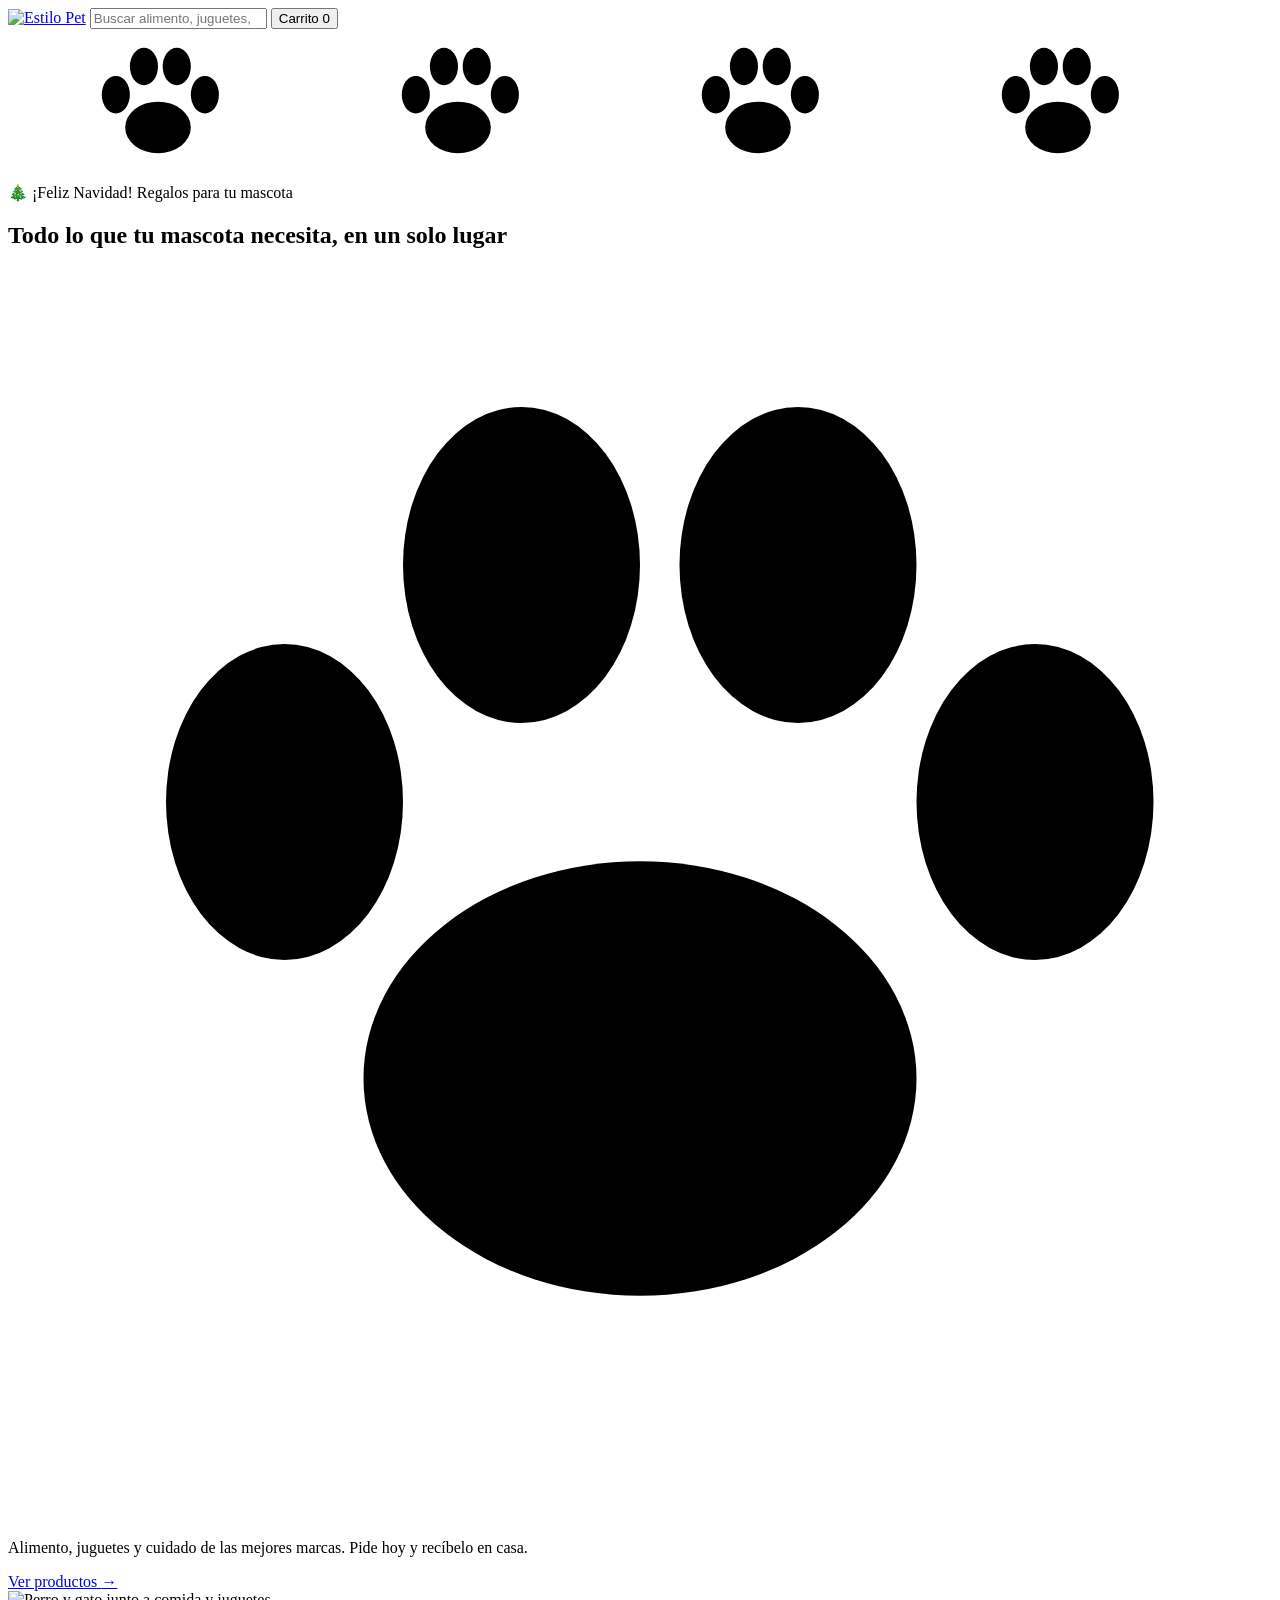
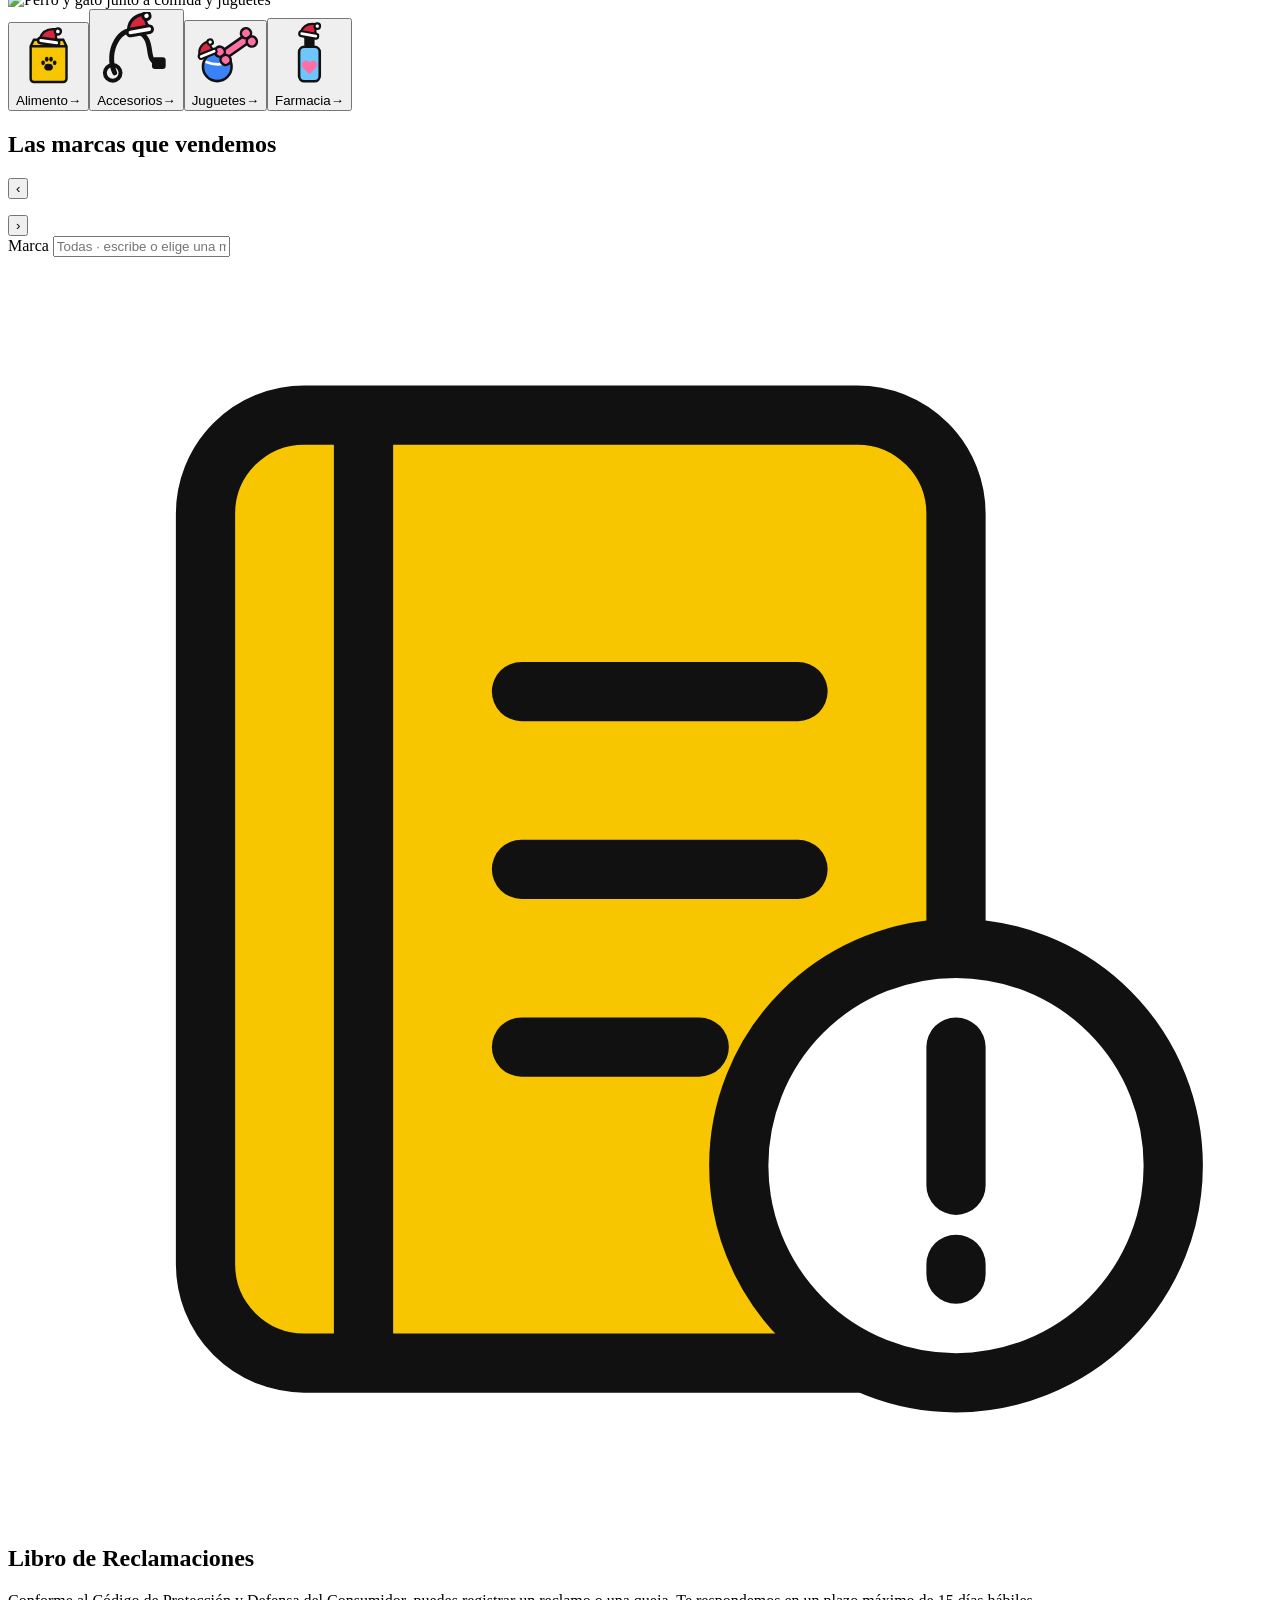
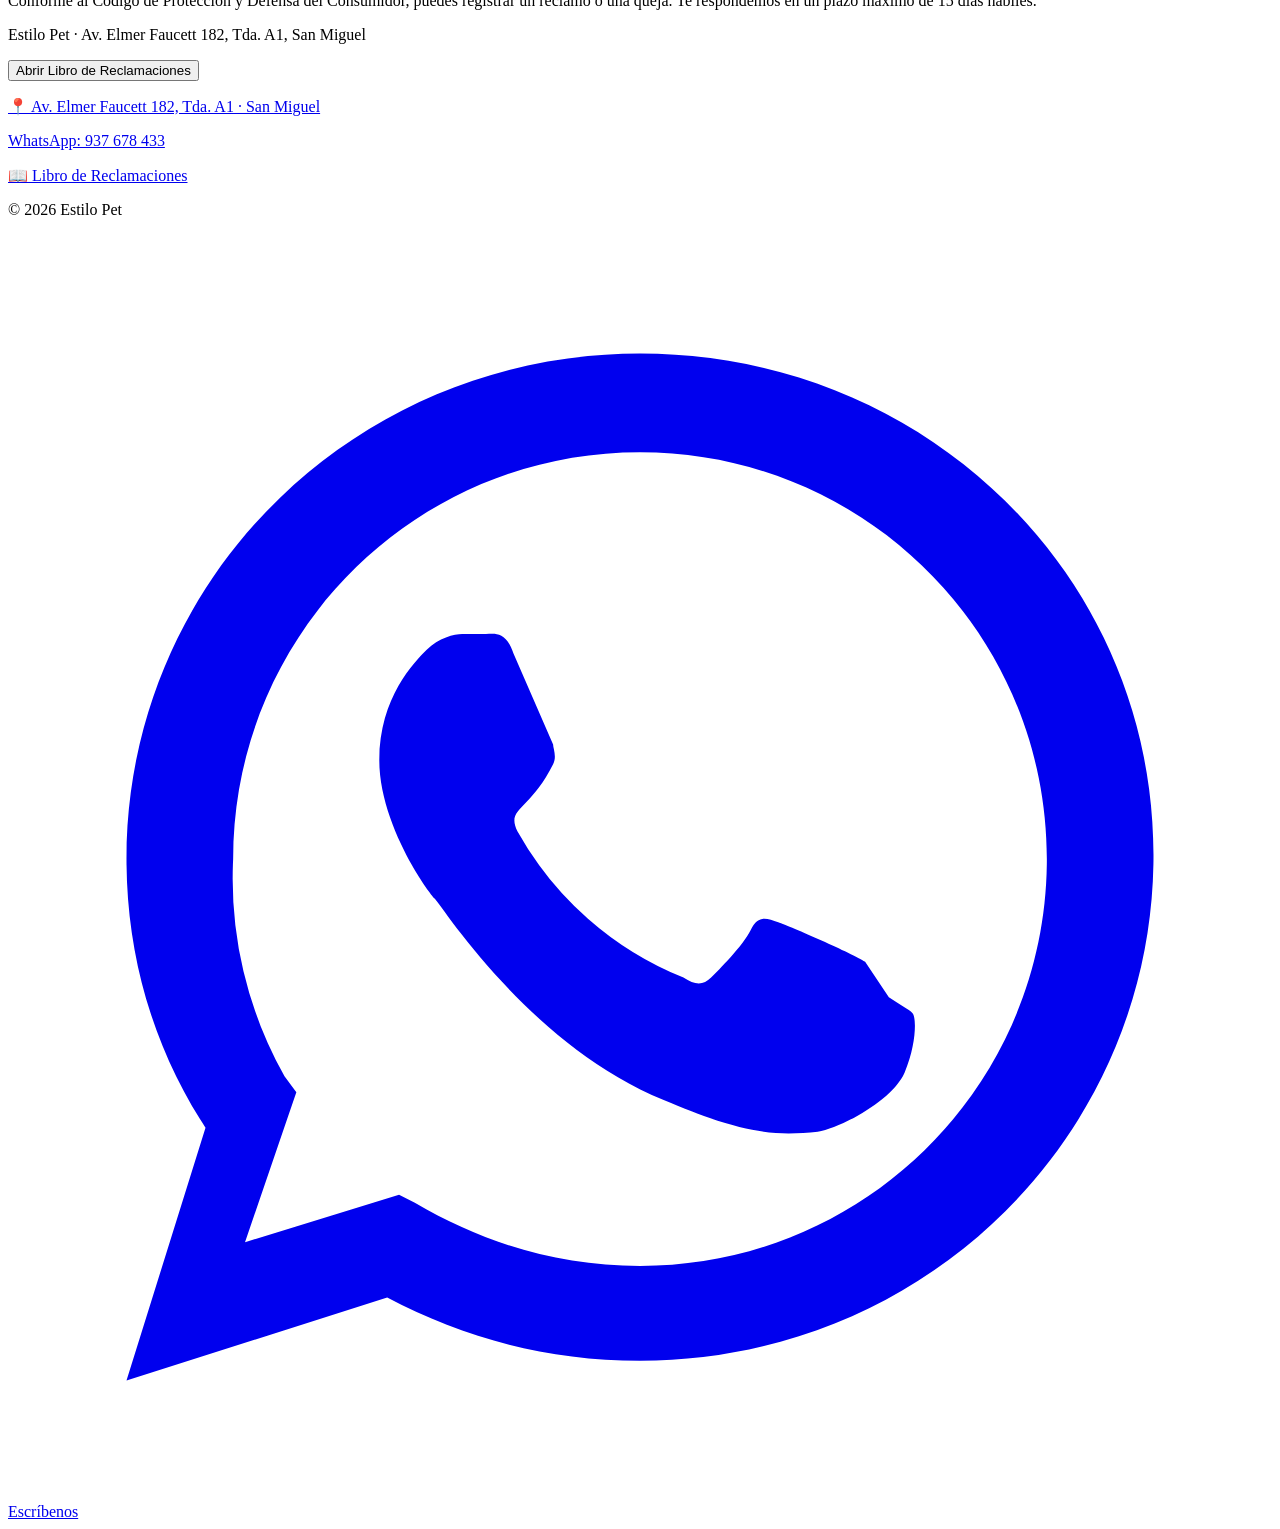
==== index.html @ 23b35a6d "Renombrar index.html" ====
<!DOCTYPE html>
<html lang="es">
<head>
  <meta charset="UTF-8">
  <meta name="viewport" content="width=device-width, initial-scale=1">
  <title>Estilo Pet | Tienda para mascotas</title>
  <link rel="preconnect" href="https://fonts.googleapis.com">
  <link href="https://fonts.googleapis.com/css2?family=Baloo+2:wght@600;800&family=Nunito:wght@400;600;700&display=swap" rel="stylesheet">
  <link rel="stylesheet" href="css/styles.css">
</head>
<body class="navidad">
  <header class="top">
    <a class="logo" href="#"><img src="img/logo.png" alt="Estilo Pet"></a>
    <input id="buscar" type="search" placeholder="Buscar alimento, juguetes, camas…" aria-label="Buscar productos">
    <button id="abrirCarrito" class="btn-carrito">Carrito <span id="contador">0</span></button>
  </header>

  <section class="hero">
    <svg width="0" height="0" style="position:absolute" aria-hidden="true"><symbol id="pata" viewBox="0 0 64 64"><ellipse cx="32" cy="42" rx="14" ry="11"/><ellipse cx="14" cy="28" rx="6" ry="8"/><ellipse cx="26" cy="16" rx="6" ry="8"/><ellipse cx="40" cy="16" rx="6" ry="8"/><ellipse cx="52" cy="28" rx="6" ry="8"/></symbol><symbol id="gorro" viewBox="0 0 40 36"><path d="M5 27Q8 8 28 7Q34 7 33 12Q28 15 34 27Z" fill="#D7263D" stroke="#111" stroke-width="4" stroke-linejoin="round"/><rect x="3" y="24" width="35" height="9" rx="4.5" fill="#fff" stroke="#111" stroke-width="4"/><circle cx="33" cy="10" r="5" fill="#fff" stroke="#111" stroke-width="4"/></symbol></svg>
    <svg class="pata p1" aria-hidden="true"><use href="#pata"/></svg><svg class="pata p2" aria-hidden="true"><use href="#pata"/></svg><svg class="pata p3" aria-hidden="true"><use href="#pata"/></svg><svg class="pata p4" aria-hidden="true"><use href="#pata"/></svg>
    <div class="hero-texto">
      <div class="hero-navidad">🎄 ¡Feliz Navidad! Regalos para tu mascota</div>
      <h1>Todo lo que tu mascota necesita, en un solo lugar <svg class="pata-t" viewBox="0 0 64 64" aria-hidden="true"><use href="#pata"/></svg></h1>
      <p>Alimento, juguetes y cuidado de las mejores marcas. Pide hoy y recíbelo en casa.</p>
      <a class="btn" href="#catalogo">Ver productos <span class="flecha">→</span></a>
    </div>
    <img class="hero-foto" src="img/hero.png" alt="Perro y gato junto a comida y juguetes">
    <div class="tiles"><button class="tile" data-tipo="Alimento"><svg class="ico" viewBox="0 0 80 80" aria-hidden="true"><path d="M22 18h36l4 8v40a4 4 0 0 1-4 4H22a4 4 0 0 1-4-4V26z" fill="#F7C600" stroke="#111" stroke-width="3"/><path d="M18 26h44" stroke="#111" stroke-width="3"/><use href="#pata" x="28" y="36" width="24" height="24" fill="#111"/><use class="gorro" href="#gorro" x="26" y="-1" width="30" height="27" transform="rotate(8 41 12)"/></svg><span class="fila">Alimento<i class="go">→</i></span></button><button class="tile" data-tipo="Accesorios"><svg class="ico" viewBox="0 0 80 80" aria-hidden="true"><path d="M18 62C8 40 24 12 42 20s6 30 20 32" fill="none" stroke="#111" stroke-width="5" stroke-linecap="round"/><circle cx="16" cy="62" r="8" fill="none" stroke="#111" stroke-width="4"/><rect x="56" y="46" width="14" height="12" rx="3" fill="#111"/><use class="gorro" href="#gorro" x="27" y="-2" width="30" height="27" transform="rotate(-10 42 12)"/></svg><span class="fila">Accesorios<i class="go">→</i></span></button><button class="tile" data-tipo="Juguetes"><svg class="ico" viewBox="0 0 80 80" aria-hidden="true"><circle cx="30" cy="52" r="17" fill="#3B82F6" stroke="#111" stroke-width="3"/><path d="M16 46c10 4 20 4 28 0" fill="none" stroke="#fff" stroke-width="3"/><g transform="rotate(-35 52 28)" fill="#FF6FA5" stroke="#111" stroke-width="3"><rect x="32" y="23" width="40" height="10" rx="5"/><circle cx="33" cy="22" r="6"/><circle cx="33" cy="34" r="6"/><circle cx="71" cy="22" r="6"/><circle cx="71" cy="34" r="6"/></g><use class="gorro" href="#gorro" x="3" y="19" width="26" height="23" transform="rotate(-22 16 31)"/></svg><span class="fila">Juguetes<i class="go">→</i></span></button><button class="tile" data-tipo="Farmacia"><svg class="ico" viewBox="0 0 80 80" aria-hidden="true"><rect x="28" y="30" width="24" height="40" rx="6" fill="#6EC6FF" stroke="#111" stroke-width="3"/><rect x="34" y="16" width="12" height="14" rx="3" fill="#111"/><path d="M34 16h14l-3-6H37z" fill="#111"/><path d="M40 62l-8-8a5 5 0 0 1 8-6 5 5 0 0 1 8 6z" fill="#FF6FA5"/><use class="gorro" href="#gorro" x="27" y="-2" width="26" height="23" transform="rotate(10 40 10)"/></svg><span class="fila">Farmacia<i class="go">→</i></span></button></div>
  </section>

  <section class="marcas-sec" aria-label="Marcas que vendemos">
    <div class="marcas-cab">
      <h2>Las marcas que vendemos <small id="marcasCuenta"></small></h2>
    </div>
    <div class="marcas-carrusel">
      <button class="flecha-m" id="marcaPrev" aria-label="Marcas anteriores">‹</button>
      <div class="marcas-pista" id="marcasPista"><ul id="marcasCarrusel"></ul></div>
      <button class="flecha-m" id="marcaNext" aria-label="Marcas siguientes">›</button>
    </div>
  </section>

  <main id="catalogo">
    <p id="filtroTipo" class="filtro-tipo" hidden>Mostrando: <strong id="tipoNombre"></strong><button id="quitarTipo">Quitar filtro</button></p>
    <nav id="secciones" class="chips" aria-label="Secciones"></nav>
    <div class="marca-filtro">
      <label for="marcaBuscar">Marca</label>
      <input id="marcaBuscar" list="marcasLista" placeholder="Todas · escribe o elige una marca" autocomplete="off">
      <datalist id="marcasLista"></datalist>
      <button id="quitarMarca" hidden>Quitar</button>
    </div>
    <div id="grilla" class="grilla"></div>
    <p id="vacio" class="vacio" hidden>No encontramos productos con ese filtro. Prueba otra sección o marca.</p>
  </main>

  <aside id="panel" class="panel" aria-label="Carrito" hidden>
    <div class="panel-cab"><h2>Tu carrito</h2><button id="cerrarCarrito" aria-label="Cerrar">✕</button></div>
    <ul id="items"></ul>
    <div class="panel-pie">
      <p>Total: <strong id="total">S/ 0.00</strong></p>
      <button id="pagar" class="btn">Pagar ahora</button>
    </div>
  </aside>

  <div id="detalle" class="detalle" hidden>
    <div class="detalle-caja" role="dialog" aria-modal="true" aria-labelledby="detTitulo">
      <button id="cerrarDetalle" class="detalle-x" aria-label="Cerrar">✕</button>
      <div id="detalleCuerpo"></div>
    </div>
  </div>

  <div id="visor" class="visor" hidden>
    <button id="cerrarVisor" class="visor-x" aria-label="Cerrar">✕</button>
    <figure>
      <div class="visor-marco"><img id="visorImg" alt=""></div>
      <figcaption id="visorTxt"></figcaption>
      <p class="visor-ayuda">Toca la imagen para acercar y mueve el dedo o el mouse para recorrerla</p>
    </figure>
  </div>

  <section id="reclamaciones" class="reclamos" aria-labelledby="recTitulo">
    <div class="rec-caja">
      <svg class="rec-ico" viewBox="0 0 64 64" aria-hidden="true"><rect x="10" y="8" width="38" height="48" rx="5" fill="#F7C600" stroke="#111" stroke-width="3"/><path d="M18 8v48" stroke="#111" stroke-width="3"/><path d="M26 22h14M26 31h14M26 40h9" stroke="#111" stroke-width="3" stroke-linecap="round"/><circle cx="48" cy="46" r="11" fill="#fff" stroke="#111" stroke-width="3"/><path d="M48 40v7M48 51v.5" stroke="#111" stroke-width="3" stroke-linecap="round"/></svg>
      <div class="rec-txt">
        <h2 id="recTitulo">Libro de Reclamaciones</h2>
        <p>Conforme al Código de Protección y Defensa del Consumidor, puedes registrar un reclamo o una queja. Te respondemos en un plazo máximo de 15 días hábiles.</p>
        <p class="rec-prov">Estilo Pet · Av. Elmer Faucett 182, Tda. A1, San Miguel<span id="recRuc"></span></p>
      </div>
      <button id="abrirReclamo" class="btn" type="button">Abrir Libro de Reclamaciones</button>
    </div>
  </section>

  <div id="reclamo" class="detalle" hidden>
    <div class="detalle-caja" role="dialog" aria-modal="true" aria-labelledby="rcTitulo">
      <button id="cerrarReclamo" class="detalle-x" type="button" aria-label="Cerrar">✕</button>
      <h2 id="rcTitulo">Hoja de Reclamación</h2>
      <p class="rc-sub">Estilo Pet<span id="rcRuc"></span> · Av. Elmer Faucett 182, Tda. A1, San Miguel</p>
      <form id="reclamoForm" class="rec-form" autocomplete="on">
        <fieldset><legend>1. Tus datos</legend>
          <label>Nombres y apellidos *<input id="rcNombre" name="nombre" required autocomplete="name"></label>
          <div class="rec-grid">
            <label>Documento *<select name="tipoDoc"><option>DNI</option><option>CE</option><option>Pasaporte</option></select></label>
            <label>N.º de documento *<input name="doc" required inputmode="numeric" autocomplete="off"></label>
            <label>Teléfono *<input name="tel" type="tel" required autocomplete="tel"></label>
            <label>Correo electrónico *<input name="email" type="email" required autocomplete="email"></label>
          </div>
          <label>Domicilio (opcional)<input name="domicilio" autocomplete="street-address"></label>
        </fieldset>
        <fieldset><legend>2. Bien contratado</legend>
          <div class="rec-radios"><label><input type="radio" name="bien" value="Producto" checked> Producto</label><label><input type="radio" name="bien" value="Servicio"> Servicio</label></div>
          <div class="rec-grid">
            <label>Descripción *<input name="descBien" required placeholder="Ej.: Alimento para perro 15 kg"></label>
            <label>Monto en S/ (opcional)<input name="monto" inputmode="decimal"></label>
          </div>
        </fieldset>
        <fieldset><legend>3. Detalle</legend>
          <div class="rec-radios">
            <label><input type="radio" name="tipo" value="RECLAMO" checked> <span><b>Reclamo</b> · disconformidad con el producto o servicio</span></label>
            <label><input type="radio" name="tipo" value="QUEJA"> <span><b>Queja</b> · malestar por la atención recibida</span></label>
          </div>
          <label>Detalle *<textarea name="detalle" rows="4" required></textarea></label>
          <label>Pedido del consumidor *<textarea name="pedido" rows="3" required placeholder="¿Qué solución esperas?"></textarea></label>
        </fieldset>
        <button class="btn" type="submit">Registrar reclamo</button>
        <p class="rc-nota">* Campos obligatorios. Al registrar se genera tu número y fecha, y se abre WhatsApp para enviarnos la hoja.</p>
      </form>
      <div id="reclamoOk" hidden>
        <h3>✅ Tu hoja fue generada</h3>
        <p>Guarda este código. Responderemos a tu correo o teléfono en un máximo de 15 días hábiles.</p>
        <pre id="constancia"></pre>
        <div class="rc-acciones">
          <a id="rcWa" class="btn" href="#" target="_blank" rel="noopener">Enviar por WhatsApp</a>
          <button id="rcCopiar" class="btn btn-sec" type="button">Copiar hoja</button>
        </div>
      </div>
    </div>
  </div>

  <footer>
    <p class="pie-dir"><a href="https://www.google.com/maps/search/?api=1&query=Av%20Elmer%20Faucett%20182%20San%20Miguel%20Lima%20Peru" target="_blank" rel="noopener">📍 Av. Elmer Faucett 182, Tda. A1 · San Miguel</a></p>
    <p><a class="pie-wa" href="https://wa.me/51937678433?text=Hola%2C%20quisiera%20informaci%C3%B3n%20sobre%20sus%20productos." target="_blank" rel="noopener">WhatsApp: 937 678 433</a></p>
    <p><a href="#reclamaciones">📖 Libro de Reclamaciones</a></p>
    <p class="pie-copy">© 2026 Estilo Pet</p>
  </footer>
  <a class="wa-flotante" href="https://wa.me/51937678433?text=Hola%2C%20quisiera%20informaci%C3%B3n%20sobre%20sus%20productos." target="_blank" rel="noopener" aria-label="Escríbenos por WhatsApp"><svg viewBox="0 0 32 32" aria-hidden="true"><path fill="currentColor" d="M16 3C8.8 3 3 8.7 3 15.8c0 2.5.7 4.8 2 6.8L3 29l6.6-2.1c1.9 1 4 1.6 6.4 1.6 7.2 0 13-5.7 13-12.8S23.200 3 16 3zm0 23.100c-2.100 0-4-.6-5.700-1.600l-.4-.2-3.900 1.200 1.300-3.800-.3-.4A10.200 10.200 0 0 1 5.700 15.800C5.700 10.100 10.300 5.500 16 5.500s10.300 4.600 10.300 10.300S21.700 26.100 16 26.100zm5.700-7.700c-.3-.2-1.900-.9-2.200-1s-.5-.2-.7.200-.8 1-1 1.200-.4.200-.7 0a8.400 8.400 0 0 1-4.200-3.700c-.3-.6.300-.5.900-1.700.1-.2 0-.4 0-.5l-1-2.300c-.2-.6-.5-.5-.7-.5h-.6c-.2 0-.6.100-.9.400s-1.200 1.200-1.200 2.800 1.200 3.300 1.400 3.500 2.400 3.700 5.800 5.100c2.100.9 2.900.9 3.900.8.600-.1 1.900-.8 2.200-1.500s.3-1.400.2-1.500-.3-.2-.6-.4z"/></svg><span>Escríbenos</span></a>
  <script src="js/productos.js"></script>
  <script src="js/app.js"></script>
  <script src="js/extras.js"></script>
</body>
</html>
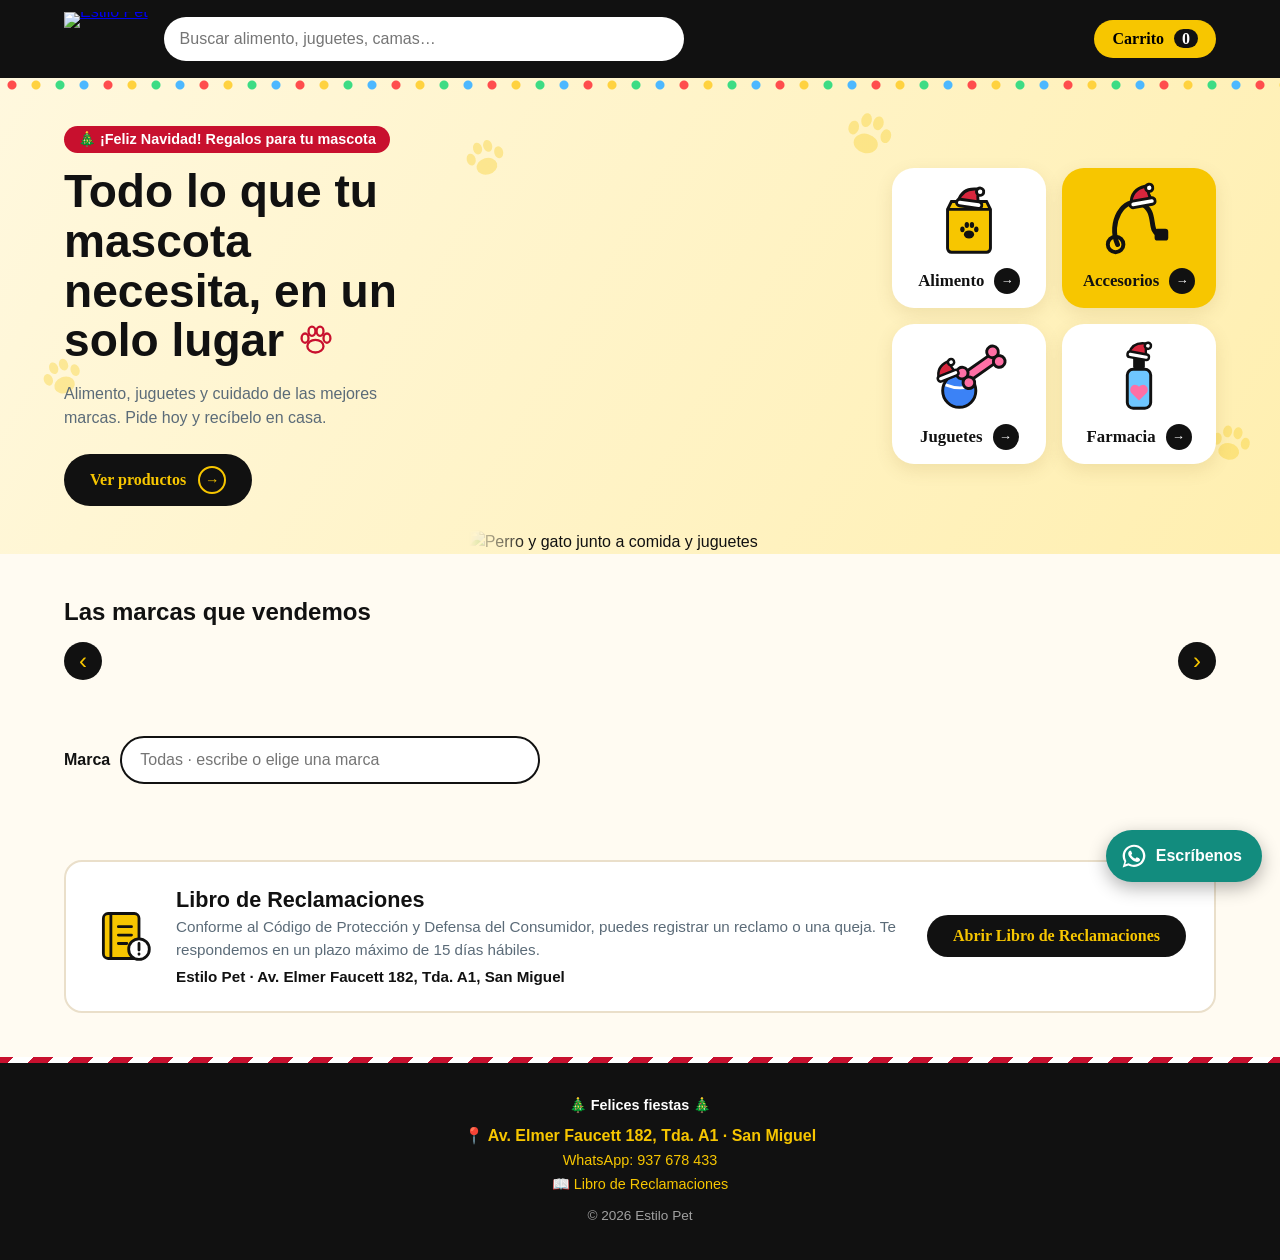
==== commit 74d51ddd: "Pago con Izipay" ====
--- a/index.html
+++ b/index.html
@@ -6,6 +6,9 @@
   <title>Estilo Pet | Tienda para mascotas</title>
   <link rel="preconnect" href="https://fonts.googleapis.com">
   <link href="https://fonts.googleapis.com/css2?family=Baloo+2:wght@600;800&family=Nunito:wght@400;600;700&display=swap" rel="stylesheet">
+  <!-- Tema del formulario de Izipay (si tu guía de Izipay indica otro tema, cambia estas dos líneas) -->
+  <link rel="stylesheet" href="https://static.micuentaweb.pe/static/js/krypton-client/V4.0/ext/neon-reset.css">
+  <script src="https://static.micuentaweb.pe/static/js/krypton-client/V4.0/ext/neon.js"></script>
   <link rel="stylesheet" href="css/styles.css">
 </head>
 <body class="navidad">
@@ -135,6 +138,40 @@
     </div>
   </div>
 
+  <div id="pago" class="detalle" hidden>
+    <div class="detalle-caja" role="dialog" aria-modal="true" aria-labelledby="pgTitulo">
+      <button id="cerrarPago" class="detalle-x" type="button" aria-label="Cerrar">✕</button>
+      <h2 id="pgTitulo">Finalizar compra</h2>
+      <p class="rc-sub">Total a pagar: <strong id="pgTotal"></strong></p>
+      <form id="pagoForm" class="rec-form" autocomplete="on">
+        <fieldset><legend>Tus datos</legend>
+          <label>Nombres y apellidos *<input id="pgNombre" name="nombre" required minlength="3" maxlength="60" autocomplete="name"></label>
+          <div class="rec-grid">
+            <label>Correo electrónico *<input name="email" type="email" required maxlength="80" autocomplete="email"></label>
+            <label>Celular *<input name="tel" type="tel" required maxlength="20" inputmode="tel" autocomplete="tel"></label>
+          </div>
+          <label>Dirección de entrega *<input name="direccion" required maxlength="150" placeholder="Calle, número, distrito (o escribe: Recojo en tienda)"></label>
+        </fieldset>
+        <p id="pgError" class="pg-error" role="alert" hidden></p>
+        <button class="btn" type="submit">Continuar al pago</button>
+        <p class="rc-nota">Pagas con tarjeta en un formulario seguro de Izipay. Usamos tus datos solo para tu pedido.</p>
+      </form>
+      <div id="pagoTarjeta" hidden>
+        <div id="kr-contenedor"><div class="kr-smart-form" kr-card-form-expanded></div></div>
+        <p id="pgError2" class="pg-error" role="alert" hidden></p>
+      </div>
+      <div id="pagoOk" hidden>
+        <h3>✅ ¡Pago recibido!</h3>
+        <p>Tu número de pedido es <strong id="pgPedido"></strong>. Guárdalo por si necesitas ayuda.</p>
+        <p>Envíanos el detalle por WhatsApp para preparar tu pedido:</p>
+        <div class="rc-acciones">
+          <a id="pgWa" class="btn" href="#" target="_blank" rel="noopener">Enviar mi pedido por WhatsApp</a>
+          <button id="pgCerrar2" class="btn btn-sec" type="button">Seguir comprando</button>
+        </div>
+      </div>
+    </div>
+  </div>
+
   <footer>
     <p class="pie-dir"><a href="https://www.google.com/maps/search/?api=1&query=Av%20Elmer%20Faucett%20182%20San%20Miguel%20Lima%20Peru" target="_blank" rel="noopener">📍 Av. Elmer Faucett 182, Tda. A1 · San Miguel</a></p>
     <p><a class="pie-wa" href="https://wa.me/51937678433?text=Hola%2C%20quisiera%20informaci%C3%B3n%20sobre%20sus%20productos." target="_blank" rel="noopener">WhatsApp: 937 678 433</a></p>
--- a/css/styles.css
+++ b/css/styles.css
@@ -0,0 +1,255 @@
+/* Cambia los colores aquí y se actualiza toda la web */
+:root{
+  /* TEMA POR DEFECTO (el de tu captura): negro, amarillo pálido y crema */
+  --tinta:#111111; --maiz:#F7C600; --menta:#FFF1B8; --hueso:#FFFBF2; --gris:#5B6B78; --radio:18px;
+  --hero-bg:linear-gradient(120deg,#FFF8DE,#FFEFB0); --hero-texto:#111111; --hero-titulo:#111111; --hero-p:#5B6B78; --hero-foco:#111111;
+  --icono-bg:#fff; --icono-borde:transparent; --icono2:#F7C600; --icono3:rgba(255,255,255,.2);
+  --btn-bg:#111111; --btn-texto:#F7C600; --hero-btn-bg:#111111; --hero-btn-texto:#F7C600;
+  --chip-activo-bg:#111111; --chip-activo-texto:#fff; --borde-card:#eadfca; --pie-texto:#ddd;
+  --foco:#111111; --marca-agua:.08;
+  --foto-bg:#F3F0E8; /* fondo de la foto de cada producto */
+}
+/* TEMA PREMIUM: para usarlo, escribe <body data-tema="premium"> en index.html */
+body[data-tema="premium"]{
+  --tinta:#121212; --maiz:#E5C158; --menta:#F3F0E8; --hueso:#FAF9F6; --gris:#707070;
+  --hero-bg:#121212; --hero-texto:#FAF9F6; --hero-titulo:#D4AF37; --hero-p:#d6d3ca; --hero-foco:#FAF9F6;
+  --icono-bg:rgba(250,249,246,.08); --icono-borde:#D4AF37; --icono2:#D4AF37; --icono3:rgba(250,249,246,.08);
+  --btn-bg:#121212; --btn-texto:#E5C158; --hero-btn-bg:#D4AF37; --hero-btn-texto:#121212;
+  --chip-activo-bg:#121212; --chip-activo-texto:#E5C158; --borde-card:#ece8da; --pie-texto:#E5C158;
+  --foco:#121212; --marca-agua:.07;
+}
+*{box-sizing:border-box;margin:0}
+/* Marca de agua: cambia opacity para hacerla más o menos visible, o el tamaño en background-size */
+body::before{content:"";position:fixed;inset:0;z-index:-1;pointer-events:none;
+  background:url("../img/logo.png") center/min(85vmin,720px) no-repeat;opacity:var(--marca-agua)}
+body{font-family:'Nunito',sans-serif;background:var(--hueso);color:var(--tinta);line-height:1.5}
+h1,h2,.logo{font-family:'Baloo 2',sans-serif}
+:focus-visible{outline:3px solid var(--foco);outline-offset:2px}
+.top :focus-visible{outline-color:var(--maiz)}
+
+.top{display:flex;gap:16px;align-items:center;padding:12px 5vw;background:var(--tinta);position:sticky;top:0;z-index:5}
+.logo{line-height:0}
+.logo img{height:54px;width:auto;display:block}
+.top input{flex:1;padding:10px 16px;border:0;border-radius:99px;font:inherit;max-width:520px}
+.btn-carrito{margin-left:auto;background:var(--maiz);border:0;border-radius:99px;padding:10px 18px;font:700 1rem 'Nunito';cursor:pointer}
+.btn-carrito span{background:var(--tinta);color:#fff;border-radius:99px;padding:1px 8px;margin-left:6px}
+
+
+.btn{display:inline-block;background:var(--btn-bg);color:var(--btn-texto);border:0;border-radius:99px;padding:12px 26px;font:700 1rem 'Nunito';text-decoration:none;cursor:pointer}
+.btn:hover{filter:brightness(.93)}
+
+main{padding:40px 5vw}
+.chips{display:flex;gap:10px;flex-wrap:wrap;margin-bottom:16px}
+.chips button{border:2px solid var(--tinta);background:transparent;color:var(--tinta);border-radius:99px;padding:8px 18px;font:700 1rem 'Nunito';cursor:pointer}
+.chips button.activo{background:var(--chip-activo-bg);color:var(--chip-activo-texto);border-color:var(--chip-activo-bg)}
+.chips-sm button{padding:4px 14px;font-size:.9rem;border-color:var(--gris)}
+.chips-sm{margin:0}
+.marcas-bar{display:flex;gap:12px;align-items:center;flex-wrap:wrap;margin-bottom:28px}
+
+.grilla{display:grid;grid-template-columns:repeat(auto-fill,minmax(230px,1fr));gap:22px}
+.card{background:#fff;border-radius:var(--radio);overflow:hidden;display:flex;flex-direction:column;border:2px solid var(--borde-card)}
+.card:hover{border-color:var(--maiz)}
+.card .foto{position:relative;height:190px;overflow:hidden;display:grid;place-items:center;font-size:4.5rem;background:var(--foto-bg)}
+.card .foto img{position:absolute;inset:10px;width:calc(100% - 20px);height:calc(100% - 20px);object-fit:contain;mix-blend-mode:multiply}
+.card .info{padding:14px 16px 18px;display:flex;flex-direction:column;gap:4px;flex:1}
+.card .marca{font-size:.85rem;color:var(--gris);font-weight:700}
+.card h3{font-size:1.05rem}
+.card .precio{font:800 1.4rem 'Baloo 2';margin-top:auto;color:var(--tinta)}
+.card .btn{width:100%;text-align:center;margin-top:8px}
+.vacio{text-align:center;padding:40px;color:var(--gris)}
+
+.panel{position:fixed;right:0;top:0;height:100%;width:min(400px,100%);background:#fff;z-index:10;padding:20px;display:flex;flex-direction:column;box-shadow:-8px 0 30px rgba(0,0,0,.25)}
+.panel[hidden]{display:none}
+.panel-cab{display:flex;justify-content:space-between;align-items:center}
+.panel-cab button{border:0;background:none;font-size:1.4rem;cursor:pointer}
+#items{list-style:none;padding:0;flex:1;overflow:auto;margin:16px 0}
+#items li{display:flex;justify-content:space-between;align-items:center;gap:8px;padding:10px 0;border-bottom:1px solid #eee}
+#items .cant button{width:28px;height:28px;border-radius:50%;border:1px solid var(--tinta);background:#fff;cursor:pointer}
+.panel-pie p{font-size:1.2rem;margin-bottom:12px}
+.panel-pie .btn{width:100%}
+footer{text-align:center;padding:32px;background:var(--tinta);color:var(--pie-texto);font-size:.9rem}
+
+ @media(max-width:700px){.top input{display:none}}
+@media(prefers-reduced-motion:reduce){*{transition:none!important}}
+
+/* ---- Hero ---- */
+.hero{position:relative;overflow:hidden;display:grid;grid-template-columns:minmax(0,1fr) minmax(0,1.05fr) minmax(0,.85fr);gap:24px;align-items:center;padding:48px 5vw 0;background:var(--hero-bg);color:var(--hero-texto)}
+.hero :focus-visible{outline-color:var(--hero-foco)}
+.hero-texto{position:relative;z-index:2;padding-bottom:48px}
+.hero h1{font-size:clamp(2rem,3.6vw,3.4rem);line-height:1.08;margin-bottom:16px;color:var(--hero-titulo)}
+.pata-t{width:.8em;height:.8em;vertical-align:-.05em;fill:none;stroke:var(--maiz);stroke-width:4}
+.hero p{max-width:40ch;margin-bottom:24px;color:var(--hero-p)}
+.hero .btn{display:inline-flex;align-items:center;gap:12px;background:var(--hero-btn-bg);color:var(--hero-btn-texto)}
+.flecha{display:grid;place-items:center;width:28px;height:28px;border:2px solid currentColor;border-radius:50%;font-size:.9rem}
+.hero-foto{width:100%;align-self:end;display:block;position:relative;z-index:1;
+  -webkit-mask-image:linear-gradient(to right,transparent,#000 15%,#000 90%,transparent),linear-gradient(to bottom,transparent,#000 12%);-webkit-mask-composite:source-in;
+  mask-image:linear-gradient(to right,transparent,#000 15%,#000 90%,transparent),linear-gradient(to bottom,transparent,#000 12%);mask-composite:intersect}
+.tiles{position:relative;z-index:2;display:grid;grid-template-columns:1fr 1fr;gap:16px;padding-bottom:48px}
+.tile{display:flex;flex-direction:column;align-items:center;gap:6px;background:#fff;border:0;border-radius:22px;padding:16px 10px 14px;cursor:pointer;font:800 1.05rem 'Baloo 2';color:var(--tinta);box-shadow:0 6px 18px rgba(120,90,0,.12);transition:transform .15s}
+.tile:hover{transform:translateY(-3px)}
+.tile:nth-child(2){background:var(--maiz)}
+.tile .ico{width:78px;height:78px}
+.tile .fila{display:flex;align-items:center;gap:10px}
+.tile .go{display:grid;place-items:center;width:26px;height:26px;border-radius:50%;background:var(--tinta);color:#fff;font-size:.8rem;font-style:normal}
+.pata{position:absolute;width:48px;height:48px;fill:var(--maiz);opacity:.3;z-index:0}
+.p1{top:12%;left:36%;transform:rotate(-15deg)}.p2{top:6%;right:30%;width:56px;height:56px;transform:rotate(15deg)}
+.p3{top:58%;left:3%;transform:rotate(-20deg)}.p4{bottom:18%;right:2%;transform:rotate(10deg)}
+.filtro-tipo{margin-bottom:14px}
+.filtro-tipo button{margin-left:10px;border:1px solid var(--gris);background:none;border-radius:99px;padding:2px 12px;font:inherit;cursor:pointer}
+body[data-tema="premium"] .hero-foto{display:none}
+@media(max-width:1000px){.hero{grid-template-columns:1fr}.hero-foto{max-width:560px;margin:0 auto}.hero-texto{padding-bottom:0}.tiles{padding:8px 0 32px}}
+
+.card .precio.consulta{font-size:1rem;color:var(--gris)}
+.btn:disabled{opacity:.45;cursor:not-allowed}
+
+/* ---- Zoom de fotos ---- */
+.card{cursor:pointer}
+.card .foto img{cursor:pointer}
+.visor{position:fixed;inset:0;z-index:20;background:rgba(18,18,18,.88);display:grid;place-items:center;padding:24px}
+.visor[hidden]{display:none}
+.visor figure{display:grid;gap:10px;justify-items:center;margin:0}
+.visor-marco{overflow:hidden;border-radius:16px;background:#fff}
+.visor-marco img{display:block;max-width:90vw;max-height:70vh;object-fit:contain;cursor:zoom-in;transition:transform .2s;touch-action:none}
+.visor-marco img.zoom{transform:scale(2.4);cursor:zoom-out}
+.visor figcaption{color:#fff;font-weight:700;text-align:center;max-width:70ch}
+.visor-ayuda{color:#bbb;font-size:.85rem;text-align:center}
+.visor-x{position:absolute;top:16px;right:20px;width:44px;height:44px;border-radius:50%;border:0;background:#fff;font-size:1.2rem;cursor:pointer}
+
+.card .precio-kilo{color:var(--gris);font-size:.85rem}
+
+/* ---- Filtro de marca y selector de presentación ---- */
+.marca-filtro{display:flex;align-items:center;gap:10px;flex-wrap:wrap;margin-bottom:28px}
+.marca-filtro label{font-weight:800}
+.marca-filtro input{flex:1;min-width:240px;max-width:420px;padding:10px 18px;border:2px solid var(--tinta);border-radius:99px;font:inherit;background:#fff}
+.marca-filtro button{border:1px solid var(--gris);background:none;border-radius:99px;padding:6px 14px;font:inherit;cursor:pointer}
+.card select{width:100%;padding:9px 12px;margin:6px 0;border:2px solid var(--tinta);border-radius:12px;font:700 .95rem 'Nunito',sans-serif;background:#fff;color:var(--tinta)}
+.card .compra{margin-top:auto;display:flex;flex-direction:column;gap:4px}
+.card .compra .precio{margin-top:0}
+
+/* ---- Carrusel de marcas ---- */
+.marcas-sec{padding:40px 5vw 0}
+.marcas-sec h2{font-size:1.5rem;margin-bottom:12px}
+.marcas-sec h2 small{font:400 1rem 'Nunito',sans-serif;color:var(--gris)}
+.marcas-carrusel{display:flex;align-items:center;gap:8px}
+.marcas-pista{flex:1;overflow:hidden;padding:14px 4px 18px;touch-action:pan-y;cursor:grab;user-select:none}
+.marcas-pista.arrastrando{cursor:grabbing}
+.marcas-pista img{-webkit-user-drag:none}
+.marcas-pista::-webkit-scrollbar{display:none}
+.marcas-pista ul{will-change:transform;display:flex;gap:28px;list-style:none;padding:0 28px 0 0;width:max-content}
+.marca-chapa{position:relative;display:grid;place-items:center;width:132px;height:132px;padding:0;border-radius:50%;border:1px solid #e3e3e3;background:radial-gradient(circle at 35% 30%,#fff,#ebebeb);box-shadow:0 6px 14px rgba(0,0,0,.13);cursor:pointer;transition:transform .2s}
+.marca-chapa:hover{transform:scale(1.07)}
+.marca-chapa span{font:800 1.05rem/1.1 'Baloo 2',sans-serif;text-align:center;padding:0 18px;color:var(--tinta)}
+/* El logo se ve completo (sin recortar esquinas): cabe dentro del cuadrado inscrito en el círculo. El fondo del círculo toma el color del logo (lo calcula extras.js). */
+.marca-chapa img{position:absolute;inset:19px;width:calc(100% - 38px);height:calc(100% - 38px);object-fit:contain;background:transparent}
+.marca-chapa.con-logo span{visibility:hidden}
+.marca-chapa.con-logo{overflow:hidden;transition:transform .2s,background-color .3s}
+.flecha-m{flex:none;width:38px;height:38px;border-radius:50%;border:0;background:var(--tinta);color:var(--maiz);font-size:1.5rem;line-height:1;cursor:pointer}
+
+/* ---- Detalle del producto ---- */
+.detalle{position:fixed;inset:0;z-index:15;background:rgba(18,18,18,.6);overflow-y:auto;padding:4vh 4vw;display:grid;place-items:start center}
+.detalle[hidden]{display:none}
+.detalle-caja{position:relative;background:#fff;border-radius:20px;width:min(1100px,100%);padding:36px}
+.detalle-x{position:absolute;top:14px;right:16px;width:40px;height:40px;border-radius:50%;border:0;background:var(--foto-bg);font-size:1.1rem;cursor:pointer}
+.det-grid{display:grid;grid-template-columns:minmax(0,1.1fr) minmax(0,1fr);gap:40px;align-items:start}
+.det-foto{position:relative;display:grid;place-items:center;height:520px;font-size:9rem;background:var(--foto-bg);border-radius:16px;overflow:hidden}
+.det-foto img{position:absolute;inset:20px;width:calc(100% - 40px);height:calc(100% - 40px);object-fit:contain;mix-blend-mode:multiply;cursor:zoom-in}
+.det-ayuda{text-align:center;color:var(--gris);font-size:.85rem;margin-top:8px}
+.det-ruta{font-size:.85rem;color:var(--gris);margin:0 40px 14px 0}
+.det-marca{font-weight:800;font-size:.95rem}
+.det-titulo{font-size:clamp(1.5rem,3vw,2.1rem);line-height:1.15;margin:4px 0 8px}
+.det-sku{font-size:.85rem;color:var(--gris)}
+.det-desc{margin-top:14px}
+.det-opciones{margin-top:22px;padding-top:16px;border-top:2px solid var(--tinta)}
+.det-opciones h3{font-size:1rem;margin-bottom:8px}
+.det-op{display:flex;align-items:center;gap:12px;padding:10px 10px;border-radius:12px;cursor:pointer}
+.det-op input{width:20px;height:20px;accent-color:var(--tinta)}
+.det-op:has(input:checked){background:var(--foto-bg)}
+.det-op .xkg{margin-left:auto;color:var(--gris);font-size:.85rem}
+.det-op .pr{font-weight:800;min-width:96px;text-align:right}
+.det-op.off{opacity:.45;cursor:not-allowed}
+.det-compra{display:flex;align-items:flex-end;justify-content:space-between;gap:16px;flex-wrap:wrap;margin-top:26px}
+.det-precio{display:block;font:800 2.2rem 'Baloo 2',sans-serif;line-height:1}
+.det-precio.consulta{font-size:1.2rem;color:var(--gris)}
+.det-unit{color:var(--gris)}
+.det-cant{display:flex;align-items:center;gap:10px}
+.det-cant span{font-size:.9rem;margin-right:4px}
+.det-cant button{width:36px;height:36px;border-radius:50%;border:2px solid var(--tinta);background:#fff;font-size:1.1rem;cursor:pointer}
+.det-cant b{min-width:28px;text-align:center;font-size:1.1rem}
+.det-compra .btn{width:100%;text-align:center}
+@media(max-width:800px){.det-grid{grid-template-columns:1fr;gap:20px}.det-foto{height:320px;font-size:6rem}.detalle-caja{padding:20px}}
+
+.marcas-cab{display:flex;align-items:center;justify-content:space-between;gap:12px;margin-bottom:12px}
+.marcas-cab h2{margin:0}
+
+/* ---- WhatsApp y datos de la tienda ---- */
+.wa-flotante{position:fixed;right:18px;bottom:18px;z-index:6;display:flex;align-items:center;gap:8px;background:#128C7E;color:#fff;border-radius:99px;padding:12px 20px 12px 14px;font:700 1rem 'Nunito',sans-serif;text-decoration:none;box-shadow:0 6px 18px rgba(0,0,0,.3);transition:transform .15s}
+.wa-flotante:hover{transform:translateY(-2px);filter:brightness(1.08)}
+.wa-flotante svg{width:28px;height:28px;flex:none}
+footer p{margin:2px 0}
+footer a{color:var(--maiz);text-decoration:none}
+footer a:hover{text-decoration:underline}
+.pie-dir{font-weight:700;font-size:1rem}
+.pie-copy{margin-top:10px!important;opacity:.7;font-size:.85rem}
+@media(max-width:700px){.wa-flotante{padding:13px}.wa-flotante span{display:none}}
+
+/* ---- Libro de Reclamaciones ---- */
+.reclamos{padding:8px 5vw 44px}
+.rec-caja{display:flex;align-items:center;gap:22px;flex-wrap:wrap;background:#fff;border:2px solid var(--borde-card);border-radius:var(--radio);padding:22px 28px}
+.rec-ico{width:60px;height:60px;flex:none}
+.rec-txt{flex:1;min-width:240px}
+.rec-txt h2{font-size:1.35rem}
+.rec-txt p{color:var(--gris);font-size:.95rem}
+.rec-txt .rec-prov{color:var(--tinta);font-weight:700;margin-top:4px}
+#reclamo .detalle-caja{width:min(720px,100%)}
+#reclamo h2{font-size:1.6rem;margin-right:44px}
+.rc-sub{color:var(--gris);font-size:.9rem;margin-bottom:16px}
+.rec-form{display:grid;gap:16px}
+.rec-form[hidden],#reclamoOk[hidden]{display:none}
+.rec-form fieldset{border:2px solid var(--borde-card);border-radius:14px;padding:14px 16px 16px;display:grid;gap:12px;min-width:0}
+.rec-form legend{font:800 1rem 'Baloo 2',sans-serif;padding:0 8px}
+.rec-form label{display:grid;gap:4px;font-weight:700;font-size:.9rem}
+.rec-form input:not([type=radio]),.rec-form select,.rec-form textarea{width:100%;padding:10px 12px;border:2px solid var(--tinta);border-radius:12px;font:inherit;font-weight:400;background:#fff;color:var(--tinta)}
+.rec-form textarea{resize:vertical}
+.rec-grid{display:grid;grid-template-columns:1fr 1fr;gap:12px}
+.rec-form .rec-radios{display:flex;gap:10px 22px;flex-wrap:wrap}
+.rec-form .rec-radios label{display:flex;align-items:center;gap:8px;font-weight:400}
+.rec-form .rec-radios input{width:18px;height:18px;accent-color:var(--tinta);flex:none}
+.rc-nota{color:var(--gris);font-size:.82rem}
+#reclamoOk h3{font:800 1.3rem 'Baloo 2',sans-serif;margin-bottom:6px}
+#constancia{background:var(--foto-bg);border-radius:12px;padding:14px;margin:12px 0;font:.85rem/1.5 ui-monospace,Consolas,monospace;white-space:pre-wrap;word-break:break-word}
+.rc-acciones{display:flex;gap:10px;flex-wrap:wrap}
+.btn-sec{background:transparent;color:var(--tinta);border:2px solid var(--tinta)}
+@media(max-width:600px){.rec-grid{grid-template-columns:1fr}.rec-caja{padding:18px}.rec-caja .btn{width:100%}}
+
+/* ---- Toques navideños (se activan con <body class="navidad">; quita la clase para apagarlos) ---- */
+.hero-navidad{display:none}
+.navidad .hero-navidad{display:inline-block;background:#C8102E;color:#fff;font:700 .9rem 'Nunito',sans-serif;padding:5px 14px;border-radius:99px;margin-bottom:14px}
+.navidad .pata-t{stroke:#C8102E}
+/* guirnalda de luces bajo la barra superior */
+.navidad .top::after{content:"";position:absolute;left:0;right:0;top:100%;height:14px;pointer-events:none;
+  background:
+    radial-gradient(circle at 12px 7px,#ff4d4d 4px,transparent 5px) 0 0/96px 14px repeat-x,
+    radial-gradient(circle at 36px 7px,#ffd23f 4px,transparent 5px) 0 0/96px 14px repeat-x,
+    radial-gradient(circle at 60px 7px,#3ddc84 4px,transparent 5px) 0 0/96px 14px repeat-x,
+    radial-gradient(circle at 84px 7px,#4db8ff 4px,transparent 5px) 0 0/96px 14px repeat-x;
+  animation:titilar 2.6s ease-in-out infinite alternate}
+@keyframes titilar{from{opacity:.55}to{opacity:1}}
+.gorro{display:none}
+.navidad .gorro{display:inline}
+.navidad .tile .ico{overflow:visible}
+/* nieve que flota por toda la página (capa fija, no estorba los clics) */
+.nieve{position:fixed;inset:0;z-index:4;pointer-events:none;overflow:hidden}
+.copo{position:absolute;top:0;color:#8EC9EE;opacity:.8;animation:caer linear infinite;will-change:transform}
+@keyframes caer{0%{transform:translate3d(0,-40px,0) rotate(0)}50%{transform:translate3d(var(--dx,24px),55vh,0) rotate(120deg)}100%{transform:translate3d(calc(var(--dx,24px) * -.5),110vh,0) rotate(240deg)}}
+/* franja de bastón de caramelo y mensaje en el pie */
+.navidad footer{border-top:6px solid;border-image:repeating-linear-gradient(135deg,#C8102E 0 14px,#fff 14px 28px) 6}
+.navidad footer::before{content:"🎄 Felices fiestas 🎄";display:block;margin-bottom:8px;color:#fff;font-weight:700}
+@media(prefers-reduced-motion:reduce){.navidad .top::after{animation:none}}
+
+/* ---- Ventana de pago ---- */
+#pago .detalle-caja{width:min(560px,100%)}
+#pago h2{font-size:1.6rem;margin-right:44px}
+#kr-contenedor{margin-top:8px;min-height:140px}
+.pg-error{color:#b3261e;font-weight:700;font-size:.92rem}
+#pagoOk h3{font:800 1.4rem 'Baloo 2',sans-serif;margin-bottom:6px}
+#pagoOk p{margin-bottom:10px}
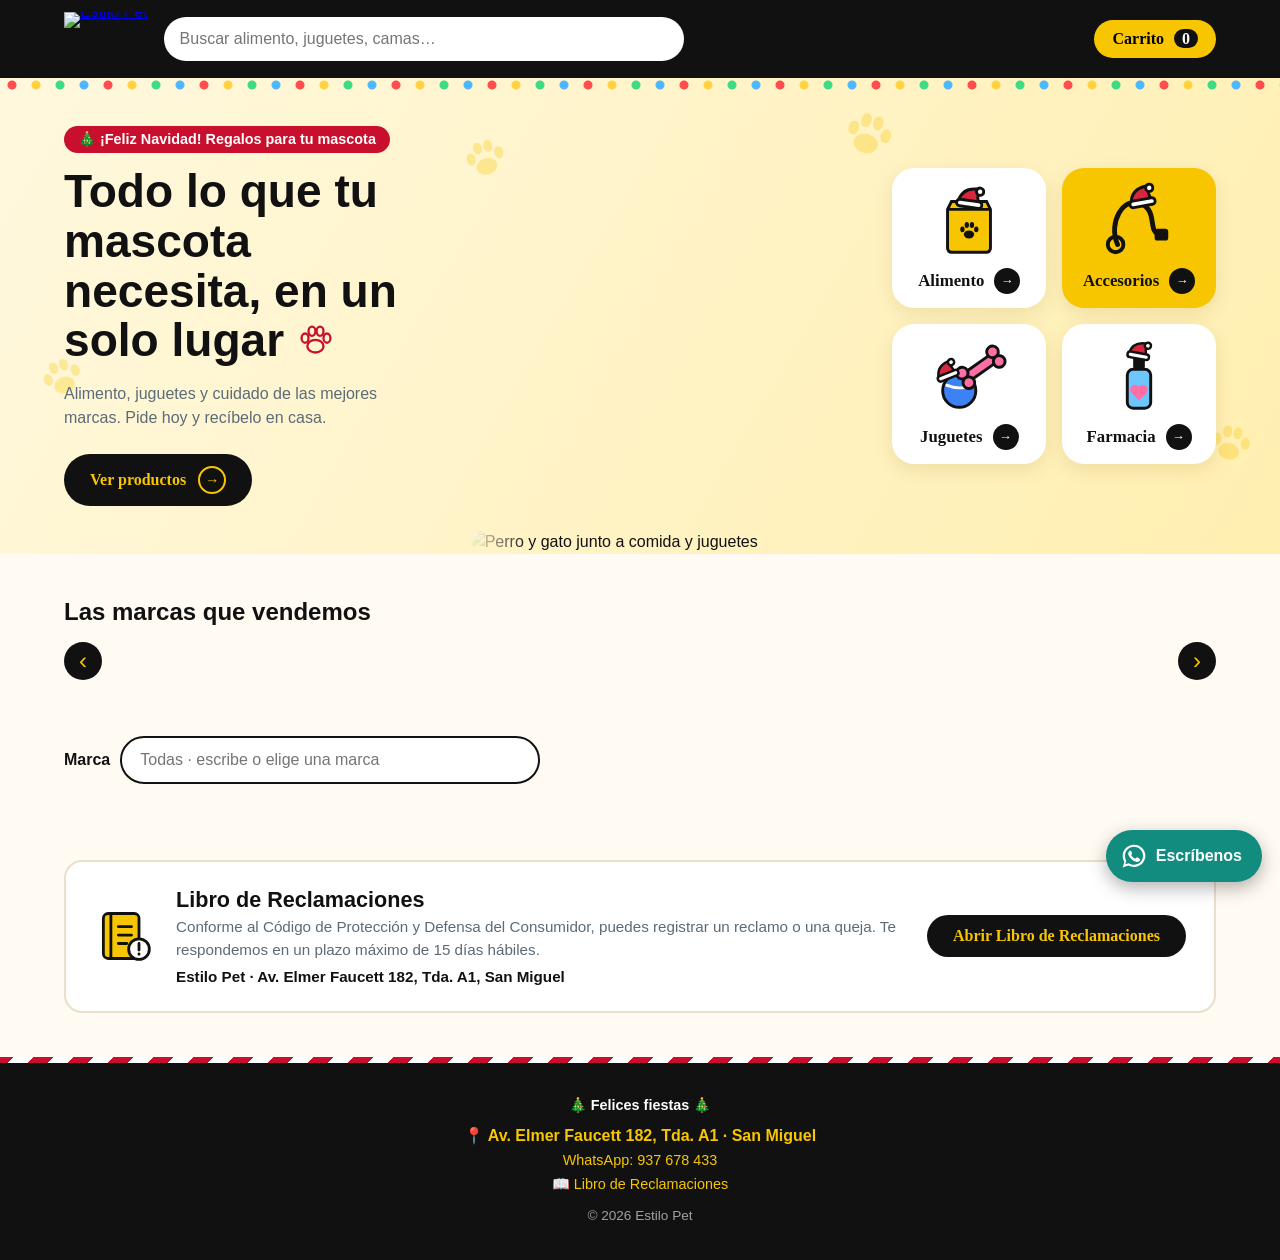
==== commit 0d7beca8: "Corregir formulario de pago" ====
--- a/index.html
+++ b/index.html
@@ -6,9 +6,6 @@
   <title>Estilo Pet | Tienda para mascotas</title>
   <link rel="preconnect" href="https://fonts.googleapis.com">
   <link href="https://fonts.googleapis.com/css2?family=Baloo+2:wght@600;800&family=Nunito:wght@400;600;700&display=swap" rel="stylesheet">
-  <!-- Tema del formulario de Izipay (si tu guía de Izipay indica otro tema, cambia estas dos líneas) -->
-  <link rel="stylesheet" href="https://static.micuentaweb.pe/static/js/krypton-client/V4.0/ext/neon-reset.css">
-  <script src="https://static.micuentaweb.pe/static/js/krypton-client/V4.0/ext/neon.js"></script>
   <link rel="stylesheet" href="css/styles.css">
 </head>
 <body class="navidad">
@@ -138,40 +135,6 @@
     </div>
   </div>
 
-  <div id="pago" class="detalle" hidden>
-    <div class="detalle-caja" role="dialog" aria-modal="true" aria-labelledby="pgTitulo">
-      <button id="cerrarPago" class="detalle-x" type="button" aria-label="Cerrar">✕</button>
-      <h2 id="pgTitulo">Finalizar compra</h2>
-      <p class="rc-sub">Total a pagar: <strong id="pgTotal"></strong></p>
-      <form id="pagoForm" class="rec-form" autocomplete="on">
-        <fieldset><legend>Tus datos</legend>
-          <label>Nombres y apellidos *<input id="pgNombre" name="nombre" required minlength="3" maxlength="60" autocomplete="name"></label>
-          <div class="rec-grid">
-            <label>Correo electrónico *<input name="email" type="email" required maxlength="80" autocomplete="email"></label>
-            <label>Celular *<input name="tel" type="tel" required maxlength="20" inputmode="tel" autocomplete="tel"></label>
-          </div>
-          <label>Dirección de entrega *<input name="direccion" required maxlength="150" placeholder="Calle, número, distrito (o escribe: Recojo en tienda)"></label>
-        </fieldset>
-        <p id="pgError" class="pg-error" role="alert" hidden></p>
-        <button class="btn" type="submit">Continuar al pago</button>
-        <p class="rc-nota">Pagas con tarjeta en un formulario seguro de Izipay. Usamos tus datos solo para tu pedido.</p>
-      </form>
-      <div id="pagoTarjeta" hidden>
-        <div id="kr-contenedor"><div class="kr-smart-form" kr-card-form-expanded></div></div>
-        <p id="pgError2" class="pg-error" role="alert" hidden></p>
-      </div>
-      <div id="pagoOk" hidden>
-        <h3>✅ ¡Pago recibido!</h3>
-        <p>Tu número de pedido es <strong id="pgPedido"></strong>. Guárdalo por si necesitas ayuda.</p>
-        <p>Envíanos el detalle por WhatsApp para preparar tu pedido:</p>
-        <div class="rc-acciones">
-          <a id="pgWa" class="btn" href="#" target="_blank" rel="noopener">Enviar mi pedido por WhatsApp</a>
-          <button id="pgCerrar2" class="btn btn-sec" type="button">Seguir comprando</button>
-        </div>
-      </div>
-    </div>
-  </div>
-
   <footer>
     <p class="pie-dir"><a href="https://www.google.com/maps/search/?api=1&query=Av%20Elmer%20Faucett%20182%20San%20Miguel%20Lima%20Peru" target="_blank" rel="noopener">📍 Av. Elmer Faucett 182, Tda. A1 · San Miguel</a></p>
     <p><a class="pie-wa" href="https://wa.me/51937678433?text=Hola%2C%20quisiera%20informaci%C3%B3n%20sobre%20sus%20productos." target="_blank" rel="noopener">WhatsApp: 937 678 433</a></p>
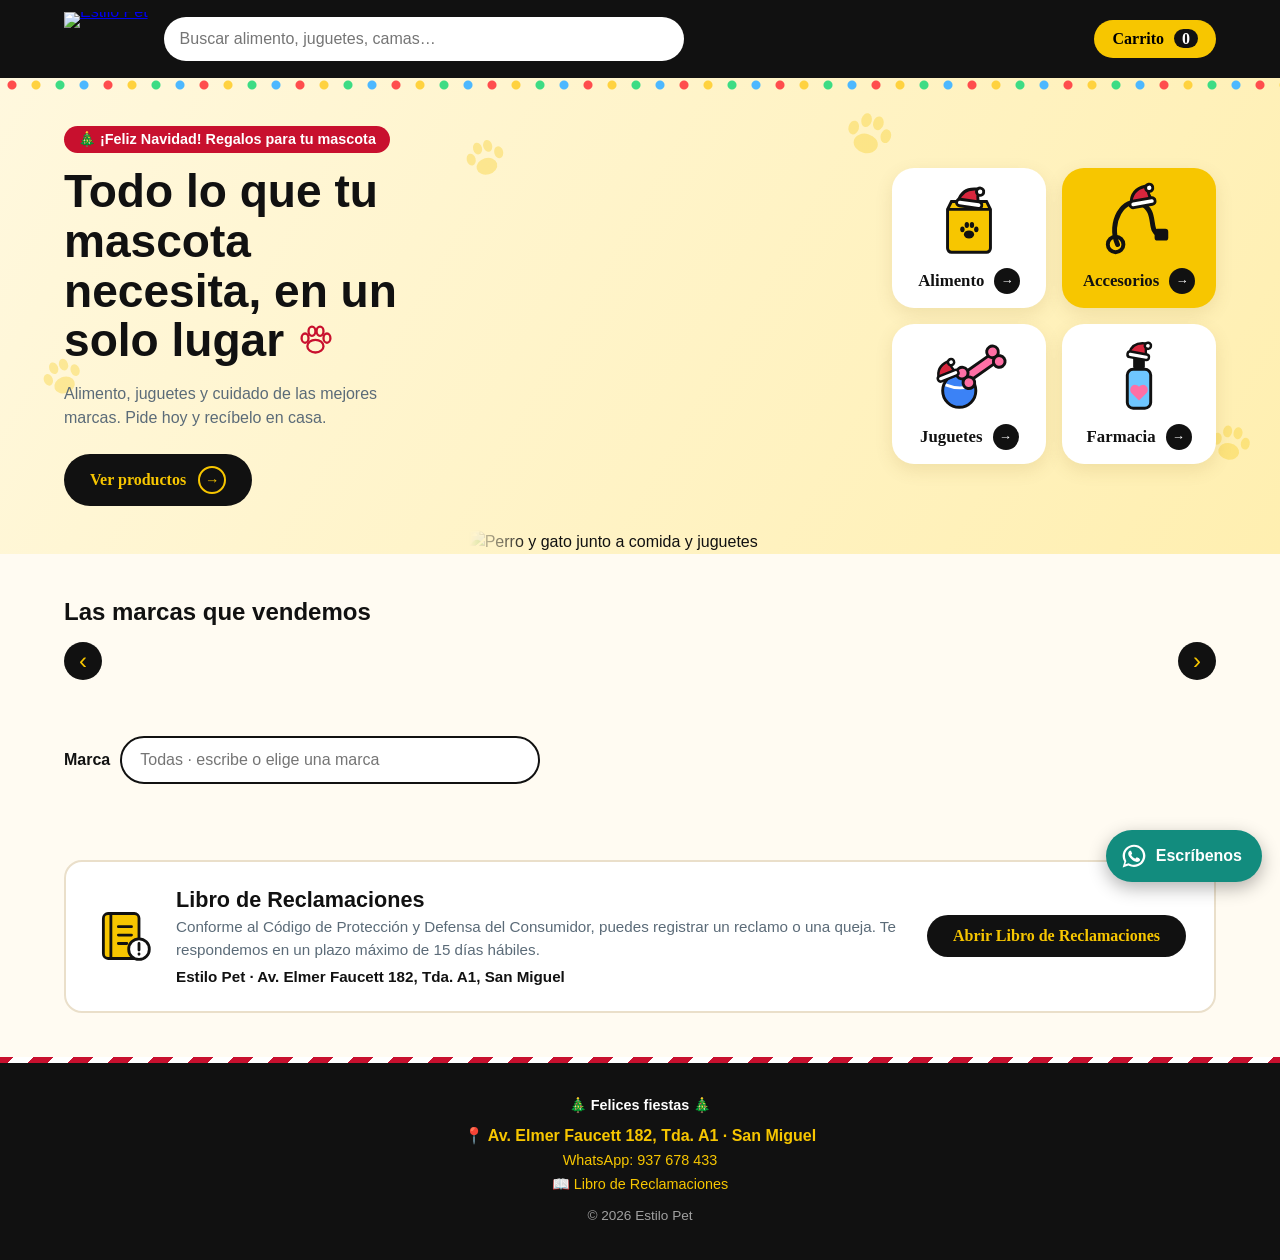
==== commit 903fd0a3: "Pago con Izipay v2" ====
--- a/index.html
+++ b/index.html
@@ -6,6 +6,9 @@
   <title>Estilo Pet | Tienda para mascotas</title>
   <link rel="preconnect" href="https://fonts.googleapis.com">
   <link href="https://fonts.googleapis.com/css2?family=Baloo+2:wght@600;800&family=Nunito:wght@400;600;700&display=swap" rel="stylesheet">
+  <!-- Tema del formulario de Izipay (si tu guía de Izipay indica otro tema, cambia estas dos líneas) -->
+  <link rel="stylesheet" href="https://static.micuentaweb.pe/static/js/krypton-client/V4.0/ext/neon-reset.css">
+  <script src="https://static.micuentaweb.pe/static/js/krypton-client/V4.0/ext/neon.js"></script>
   <link rel="stylesheet" href="css/styles.css">
 </head>
 <body class="navidad">
@@ -135,6 +138,40 @@
     </div>
   </div>
 
+  <div id="pago" class="detalle" hidden>
+    <div class="detalle-caja" role="dialog" aria-modal="true" aria-labelledby="pgTitulo">
+      <button id="cerrarPago" class="detalle-x" type="button" aria-label="Cerrar">✕</button>
+      <h2 id="pgTitulo">Finalizar compra</h2>
+      <p class="rc-sub">Total a pagar: <strong id="pgTotal"></strong></p>
+      <form id="pagoForm" class="rec-form" autocomplete="on">
+        <fieldset><legend>Tus datos</legend>
+          <label>Nombres y apellidos *<input id="pgNombre" name="nombre" required minlength="3" maxlength="60" autocomplete="name"></label>
+          <div class="rec-grid">
+            <label>Correo electrónico *<input name="email" type="email" required maxlength="80" autocomplete="email"></label>
+            <label>Celular *<input name="tel" type="tel" required maxlength="20" inputmode="tel" autocomplete="tel"></label>
+          </div>
+          <label>Dirección de entrega *<input name="direccion" required maxlength="150" placeholder="Calle, número, distrito (o escribe: Recojo en tienda)"></label>
+        </fieldset>
+        <p id="pgError" class="pg-error" role="alert" hidden></p>
+        <button class="btn" type="submit">Continuar al pago</button>
+        <p class="rc-nota">Pagas con tarjeta en un formulario seguro de Izipay. Usamos tus datos solo para tu pedido.</p>
+      </form>
+      <div id="pagoTarjeta" hidden>
+        <div id="kr-contenedor"></div>
+        <p id="pgError2" class="pg-error" role="alert" hidden></p>
+      </div>
+      <div id="pagoOk" hidden>
+        <h3>✅ ¡Pago recibido!</h3>
+        <p>Tu número de pedido es <strong id="pgPedido"></strong>. Guárdalo por si necesitas ayuda.</p>
+        <p>Envíanos el detalle por WhatsApp para preparar tu pedido:</p>
+        <div class="rc-acciones">
+          <a id="pgWa" class="btn" href="#" target="_blank" rel="noopener">Enviar mi pedido por WhatsApp</a>
+          <button id="pgCerrar2" class="btn btn-sec" type="button">Seguir comprando</button>
+        </div>
+      </div>
+    </div>
+  </div>
+
   <footer>
     <p class="pie-dir"><a href="https://www.google.com/maps/search/?api=1&query=Av%20Elmer%20Faucett%20182%20San%20Miguel%20Lima%20Peru" target="_blank" rel="noopener">📍 Av. Elmer Faucett 182, Tda. A1 · San Miguel</a></p>
     <p><a class="pie-wa" href="https://wa.me/51937678433?text=Hola%2C%20quisiera%20informaci%C3%B3n%20sobre%20sus%20productos." target="_blank" rel="noopener">WhatsApp: 937 678 433</a></p>
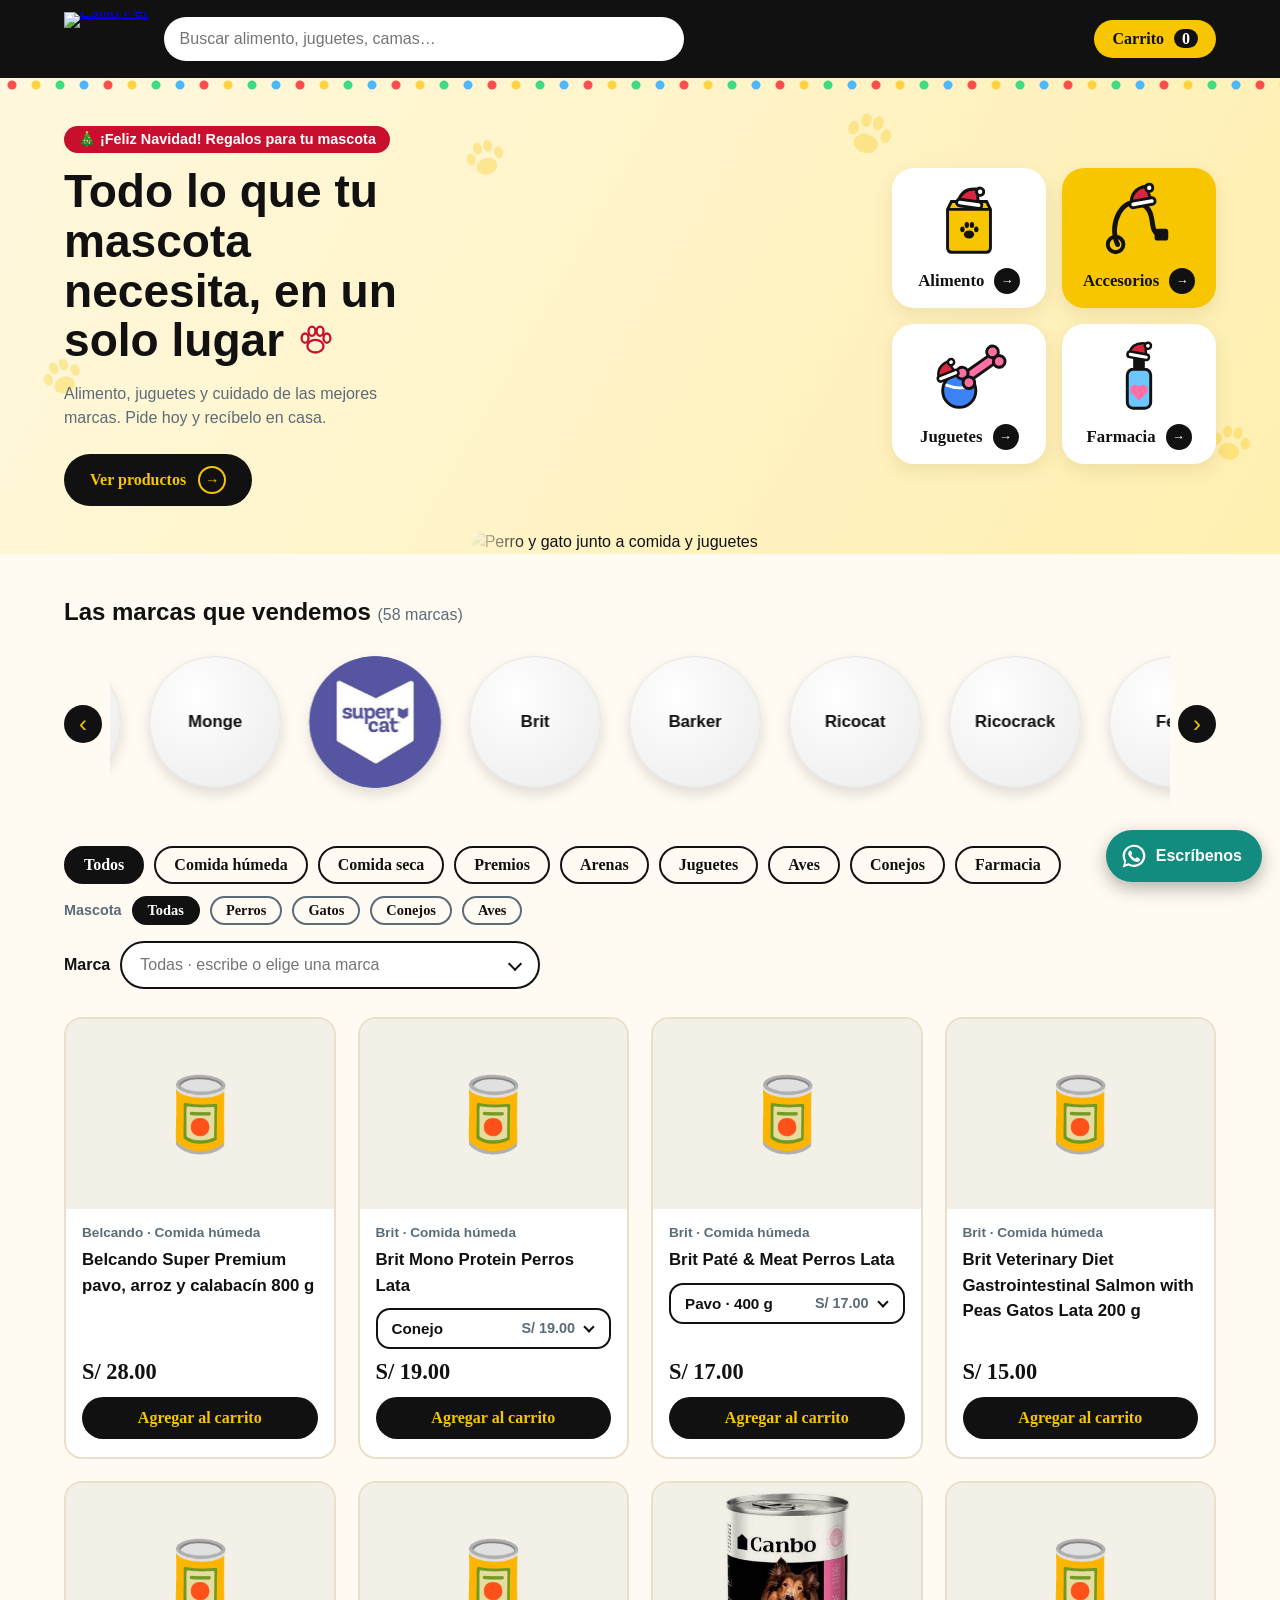
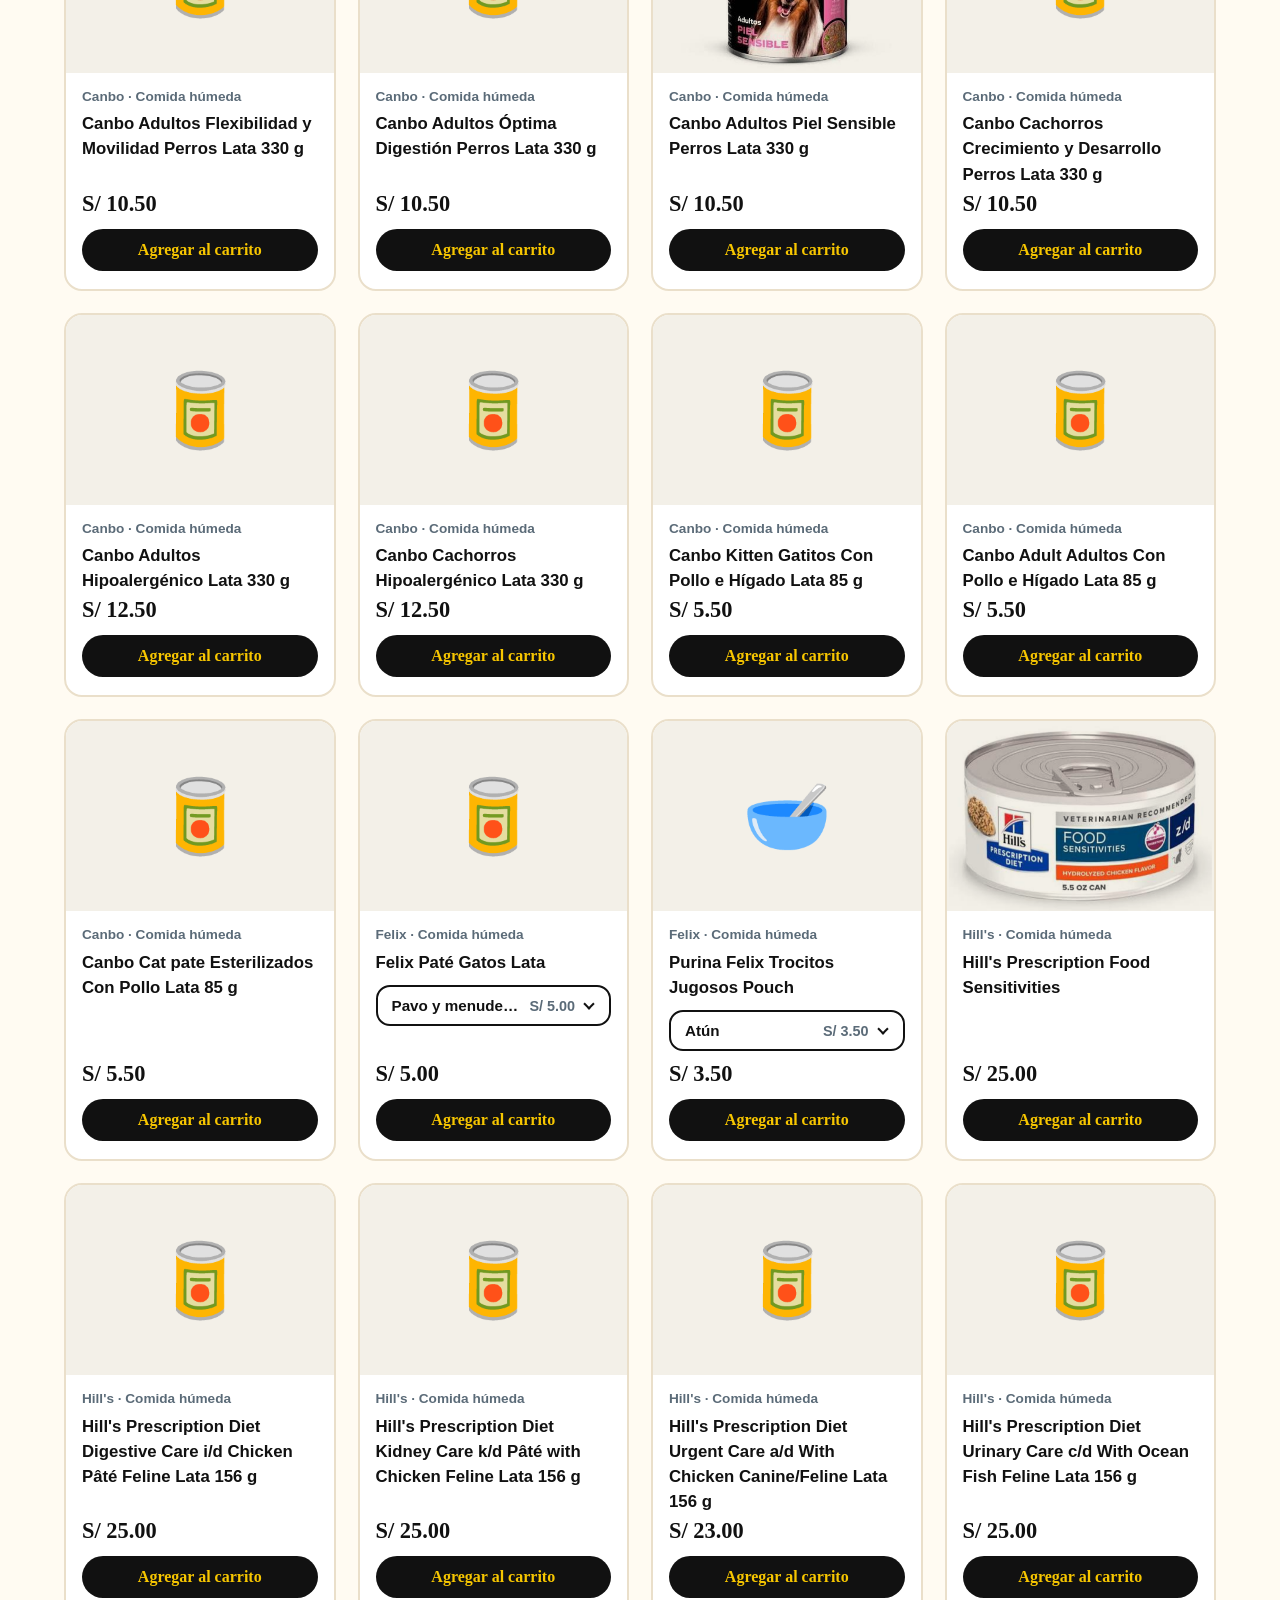
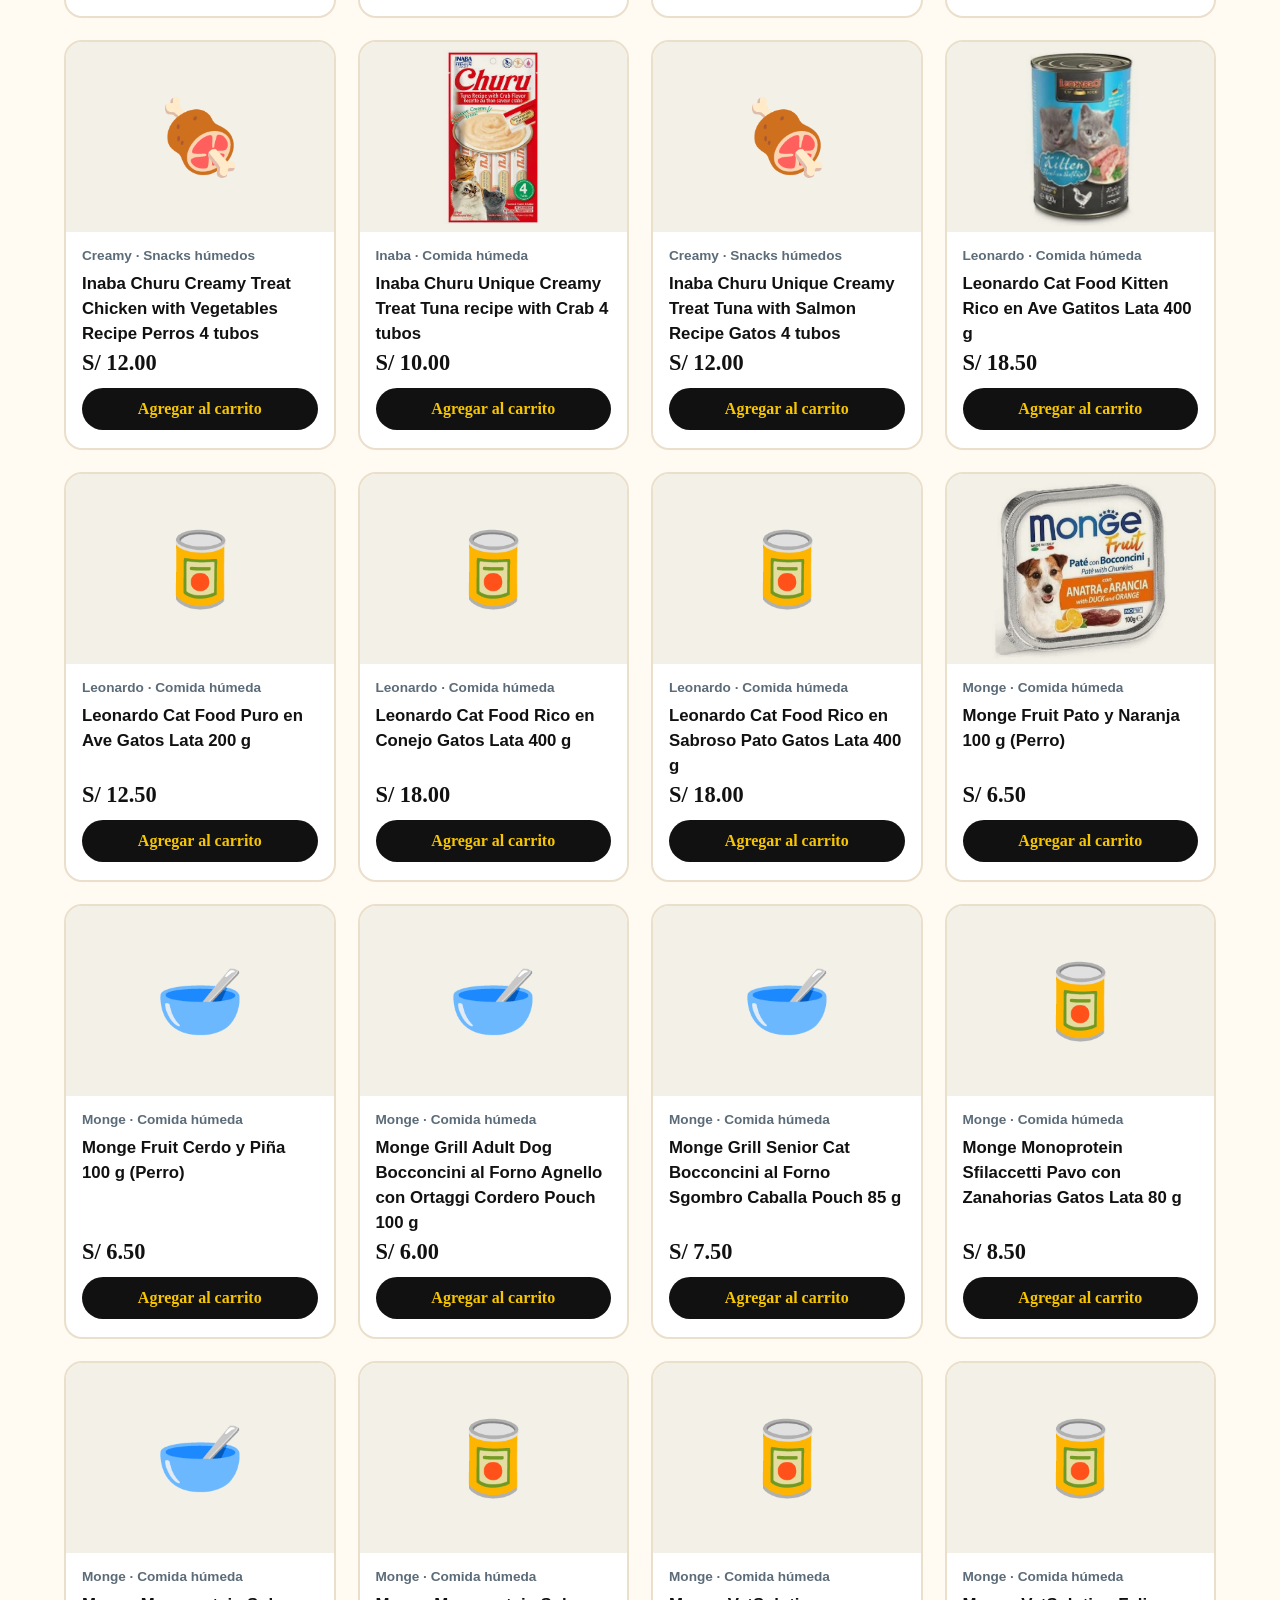
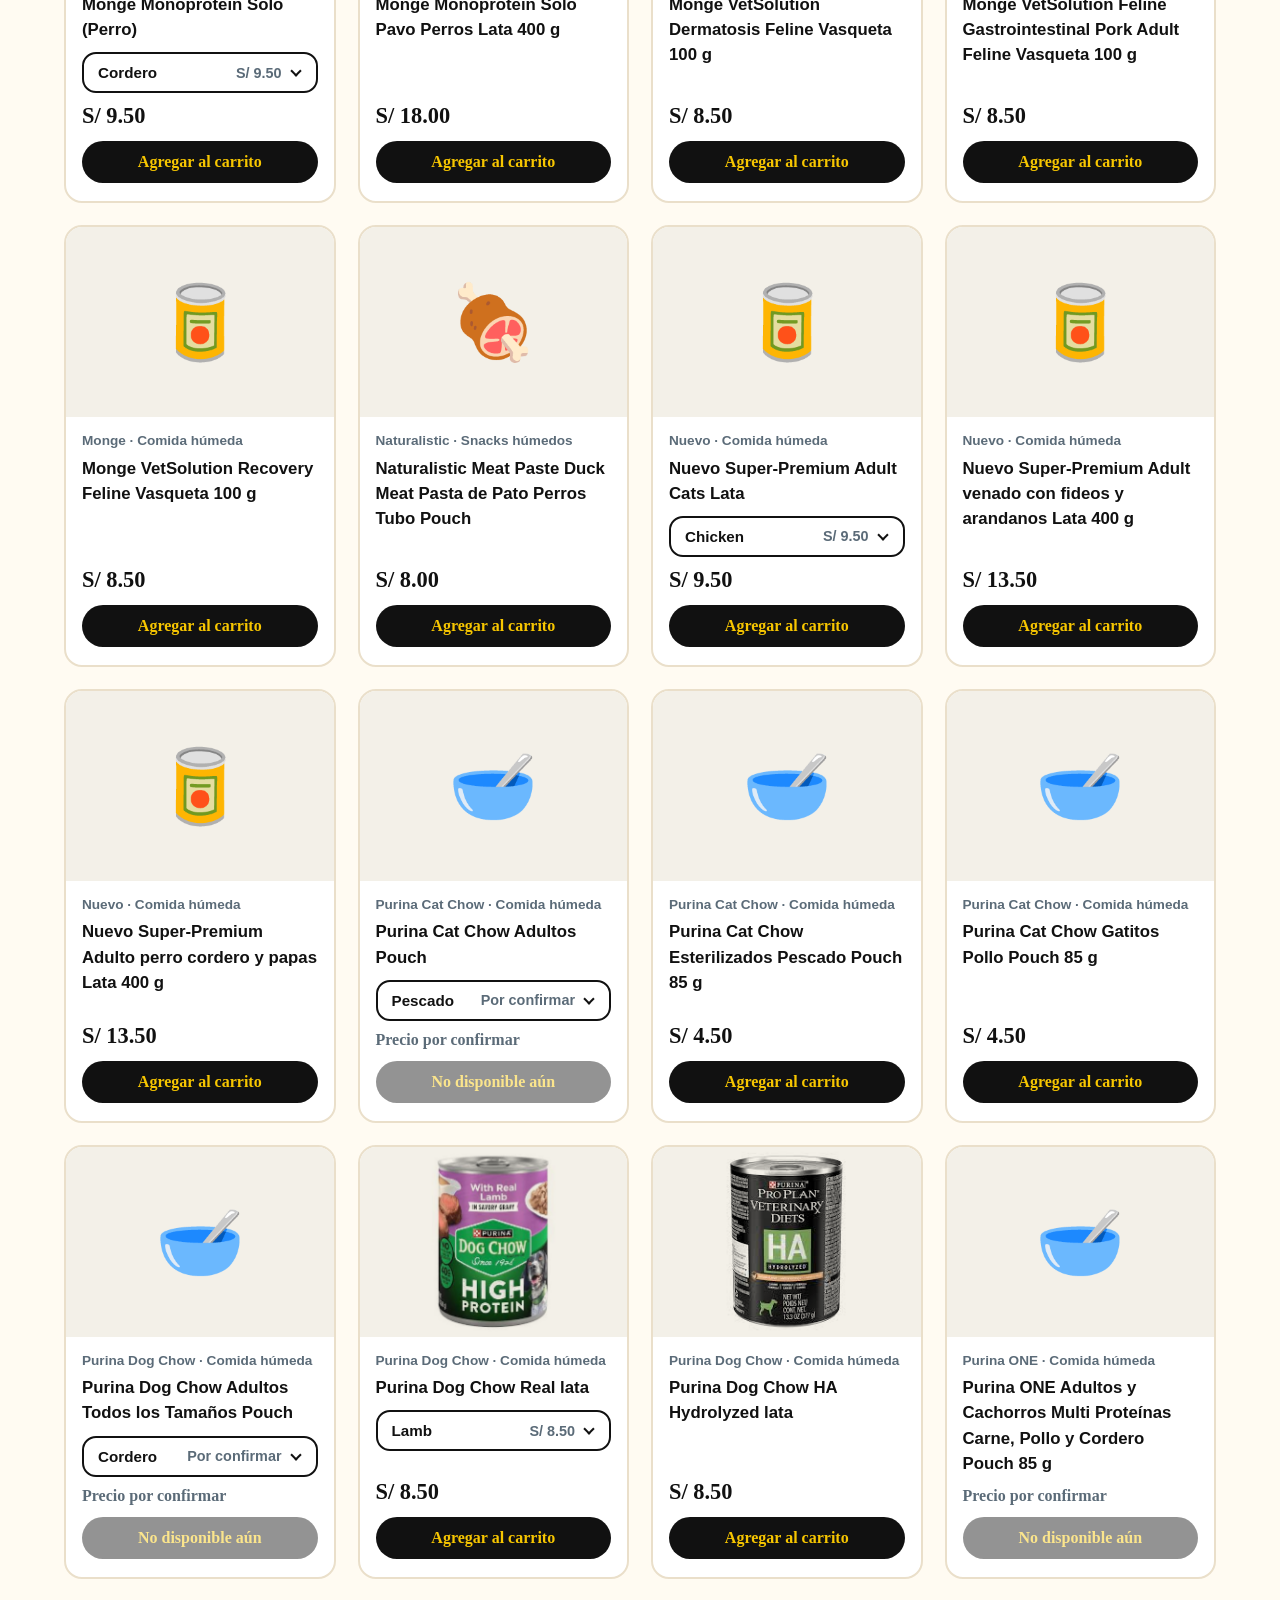
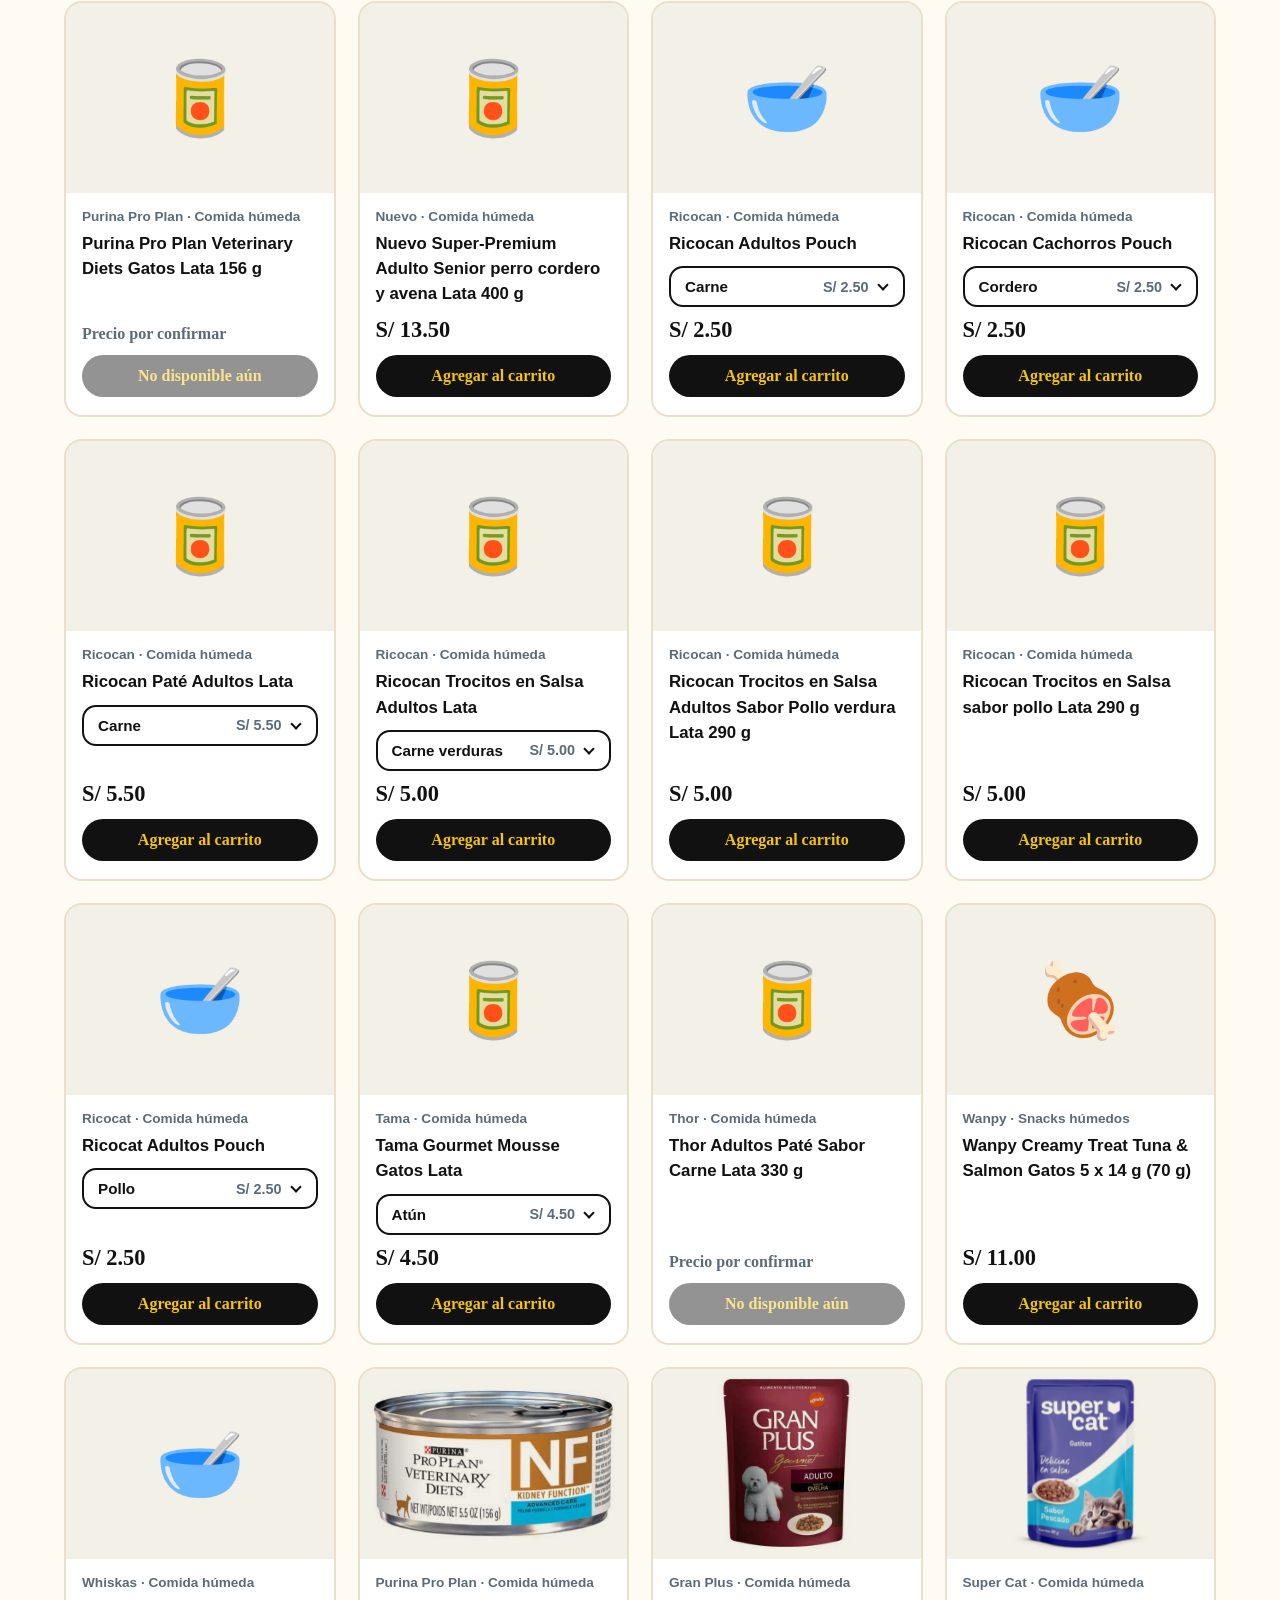
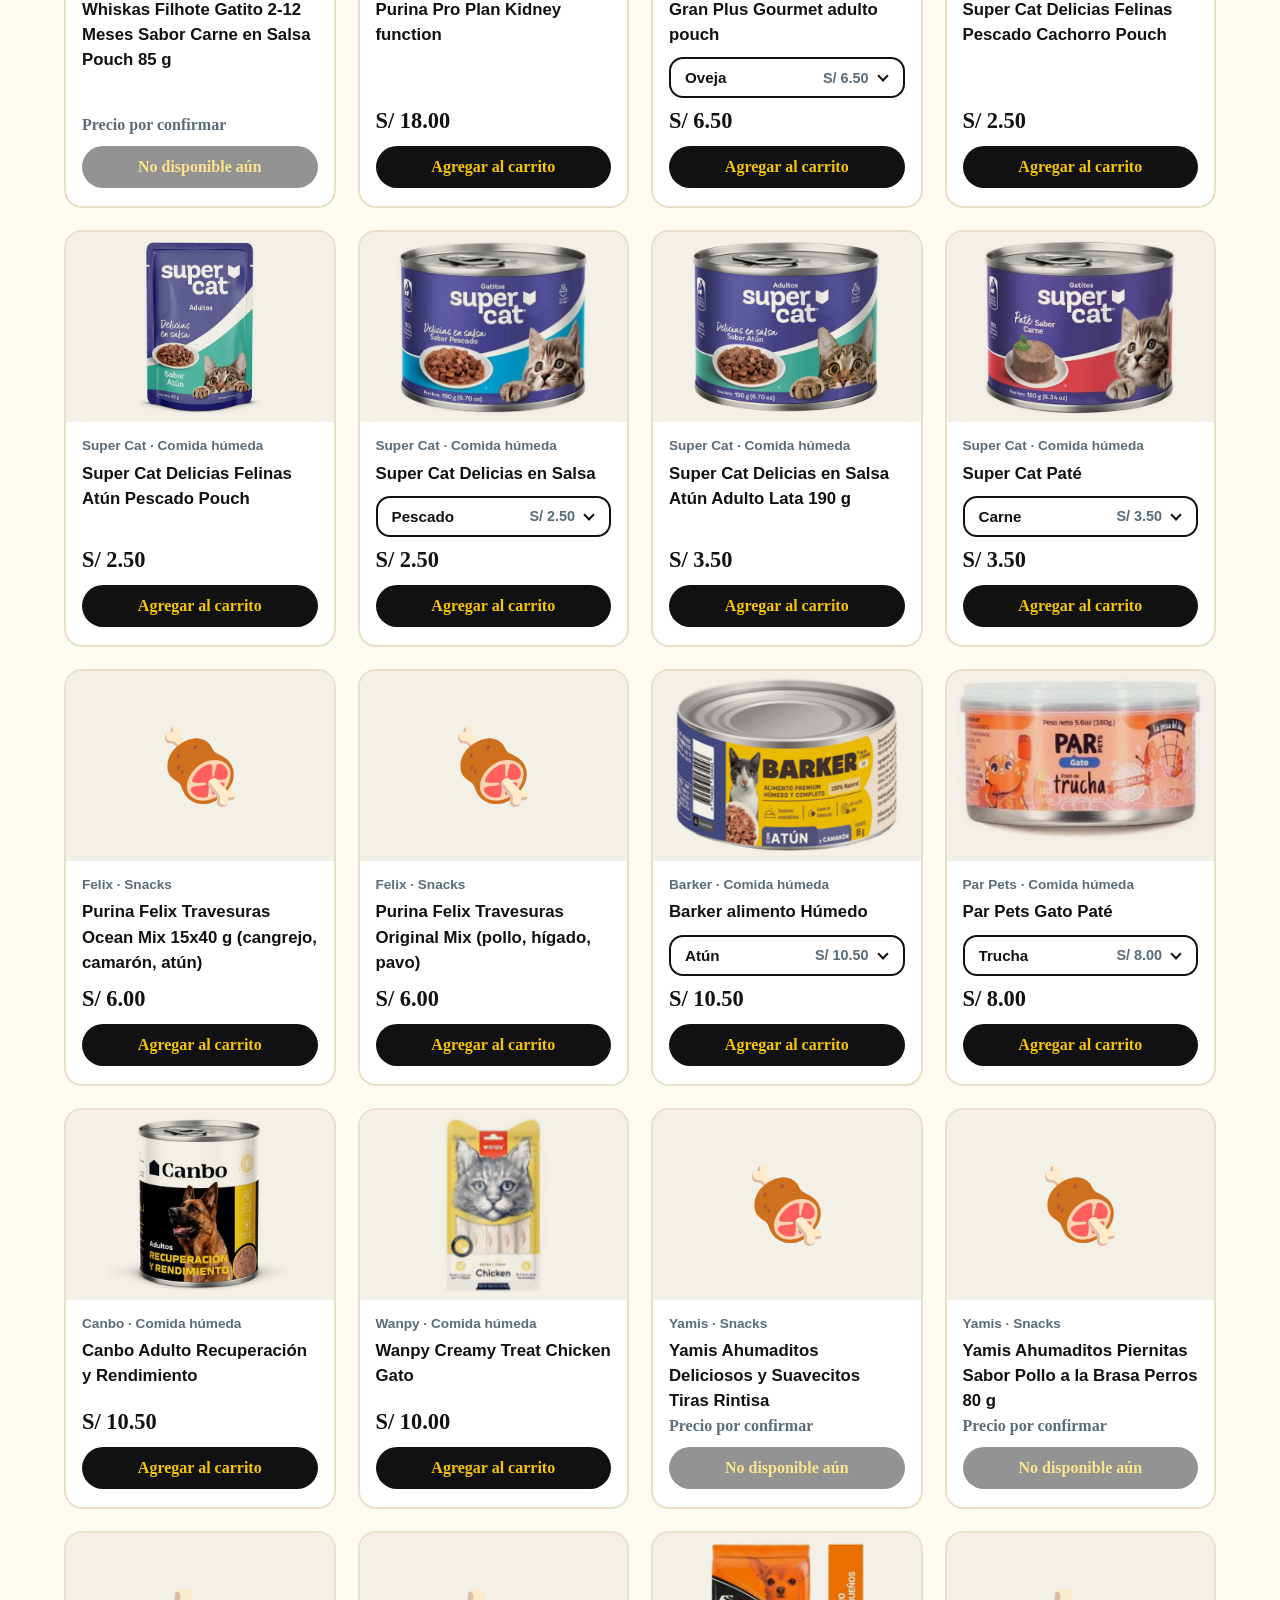
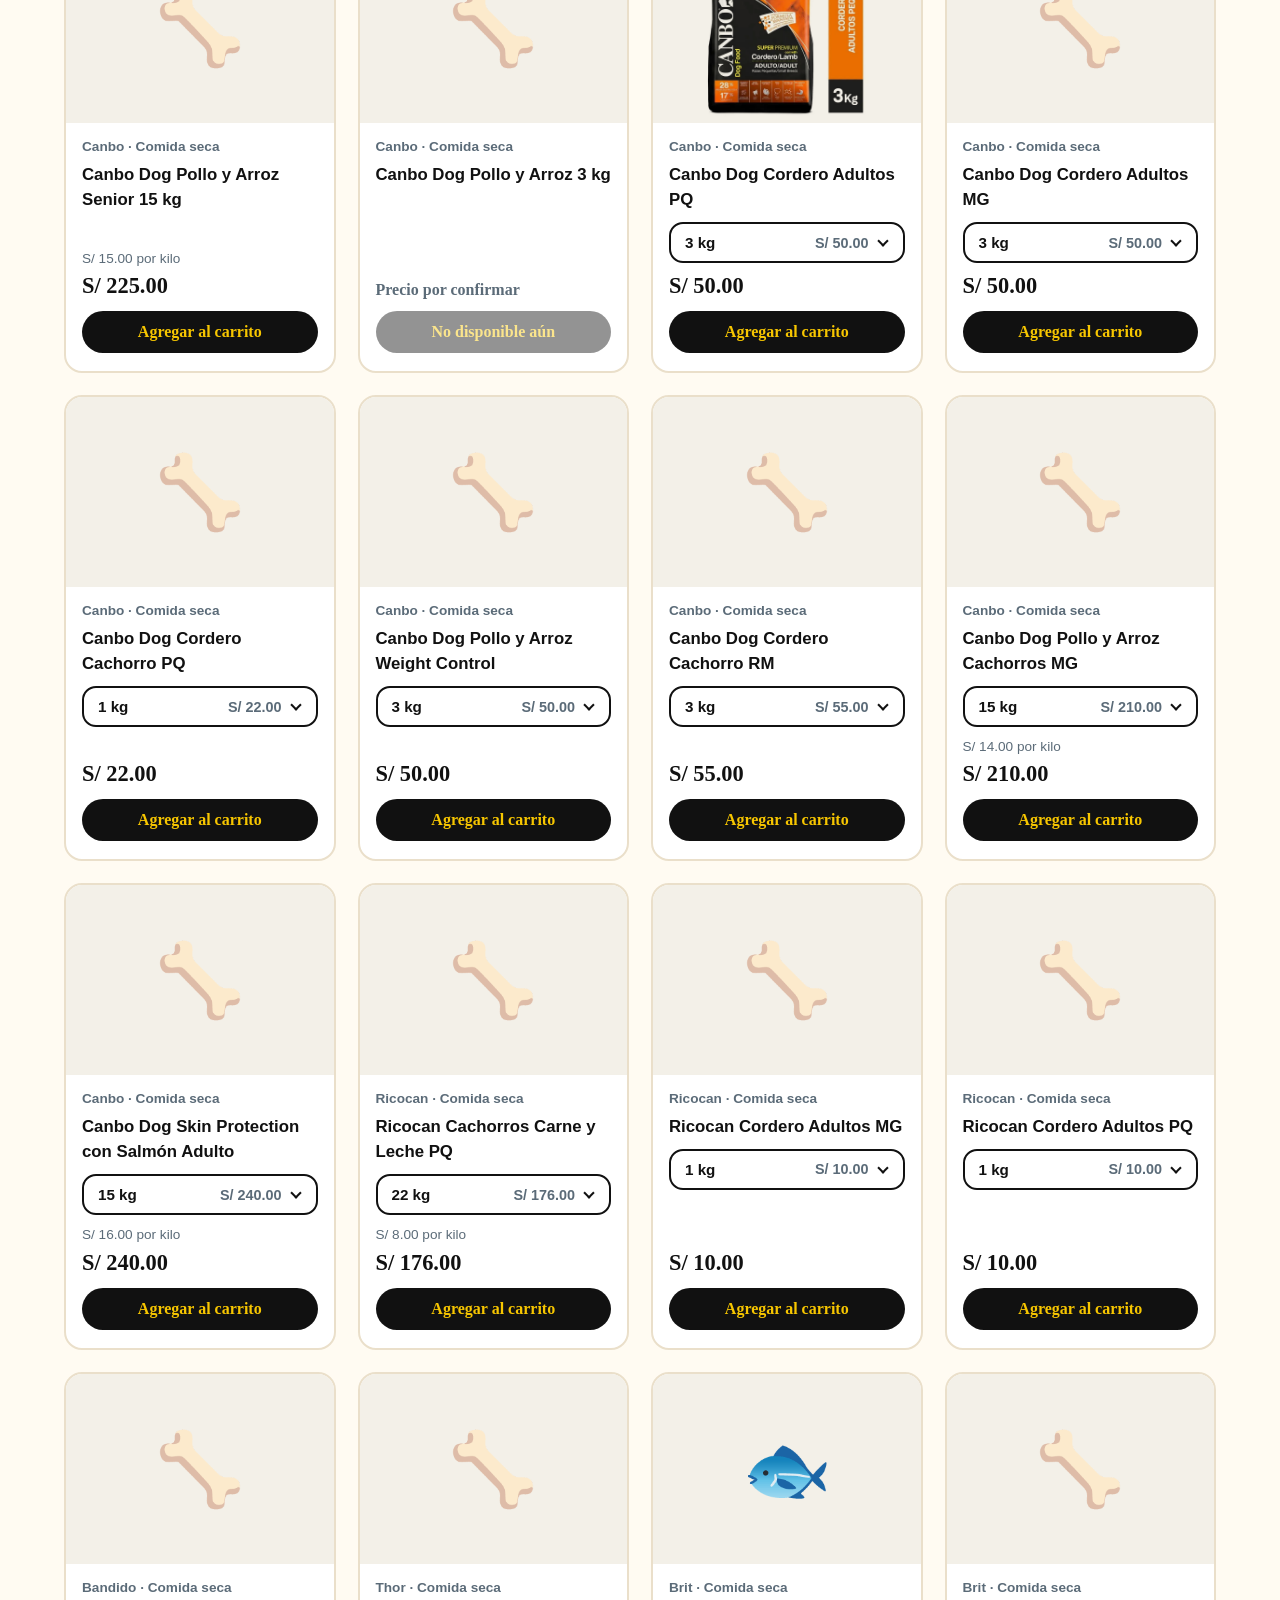
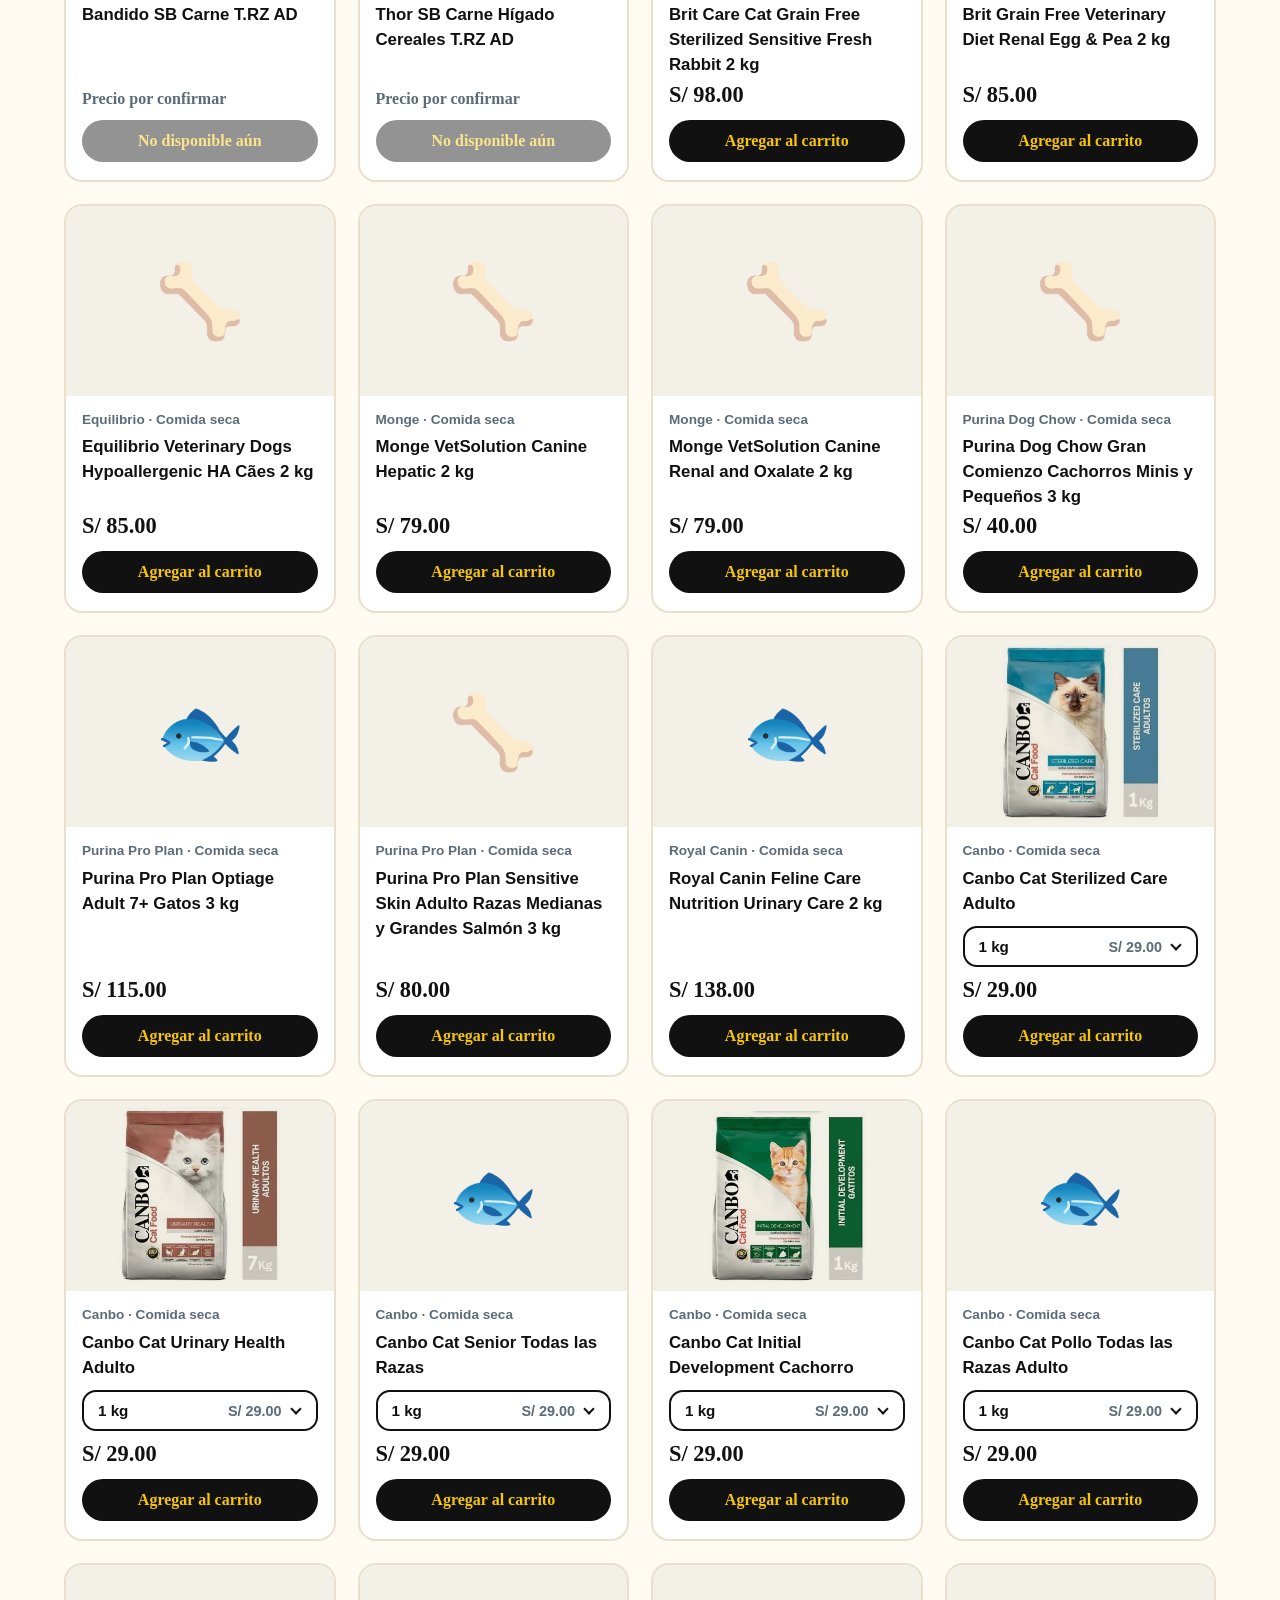
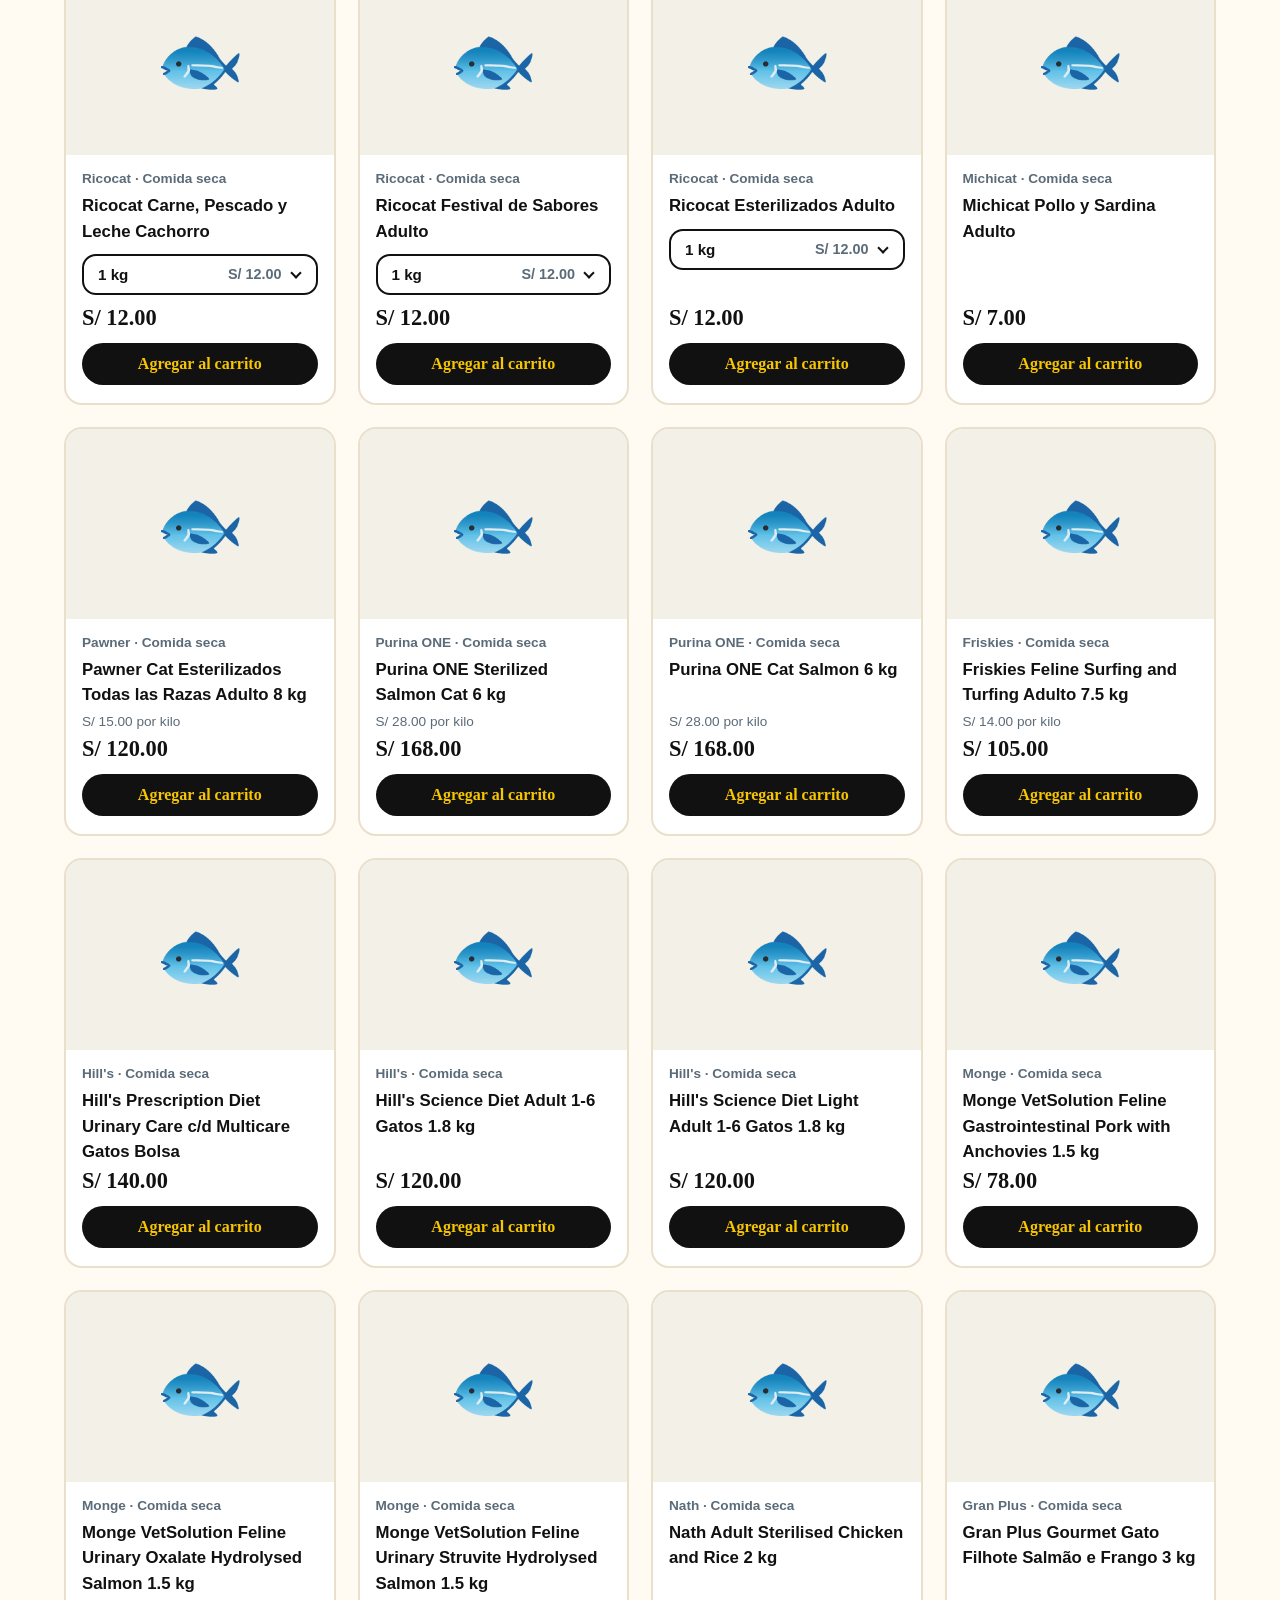
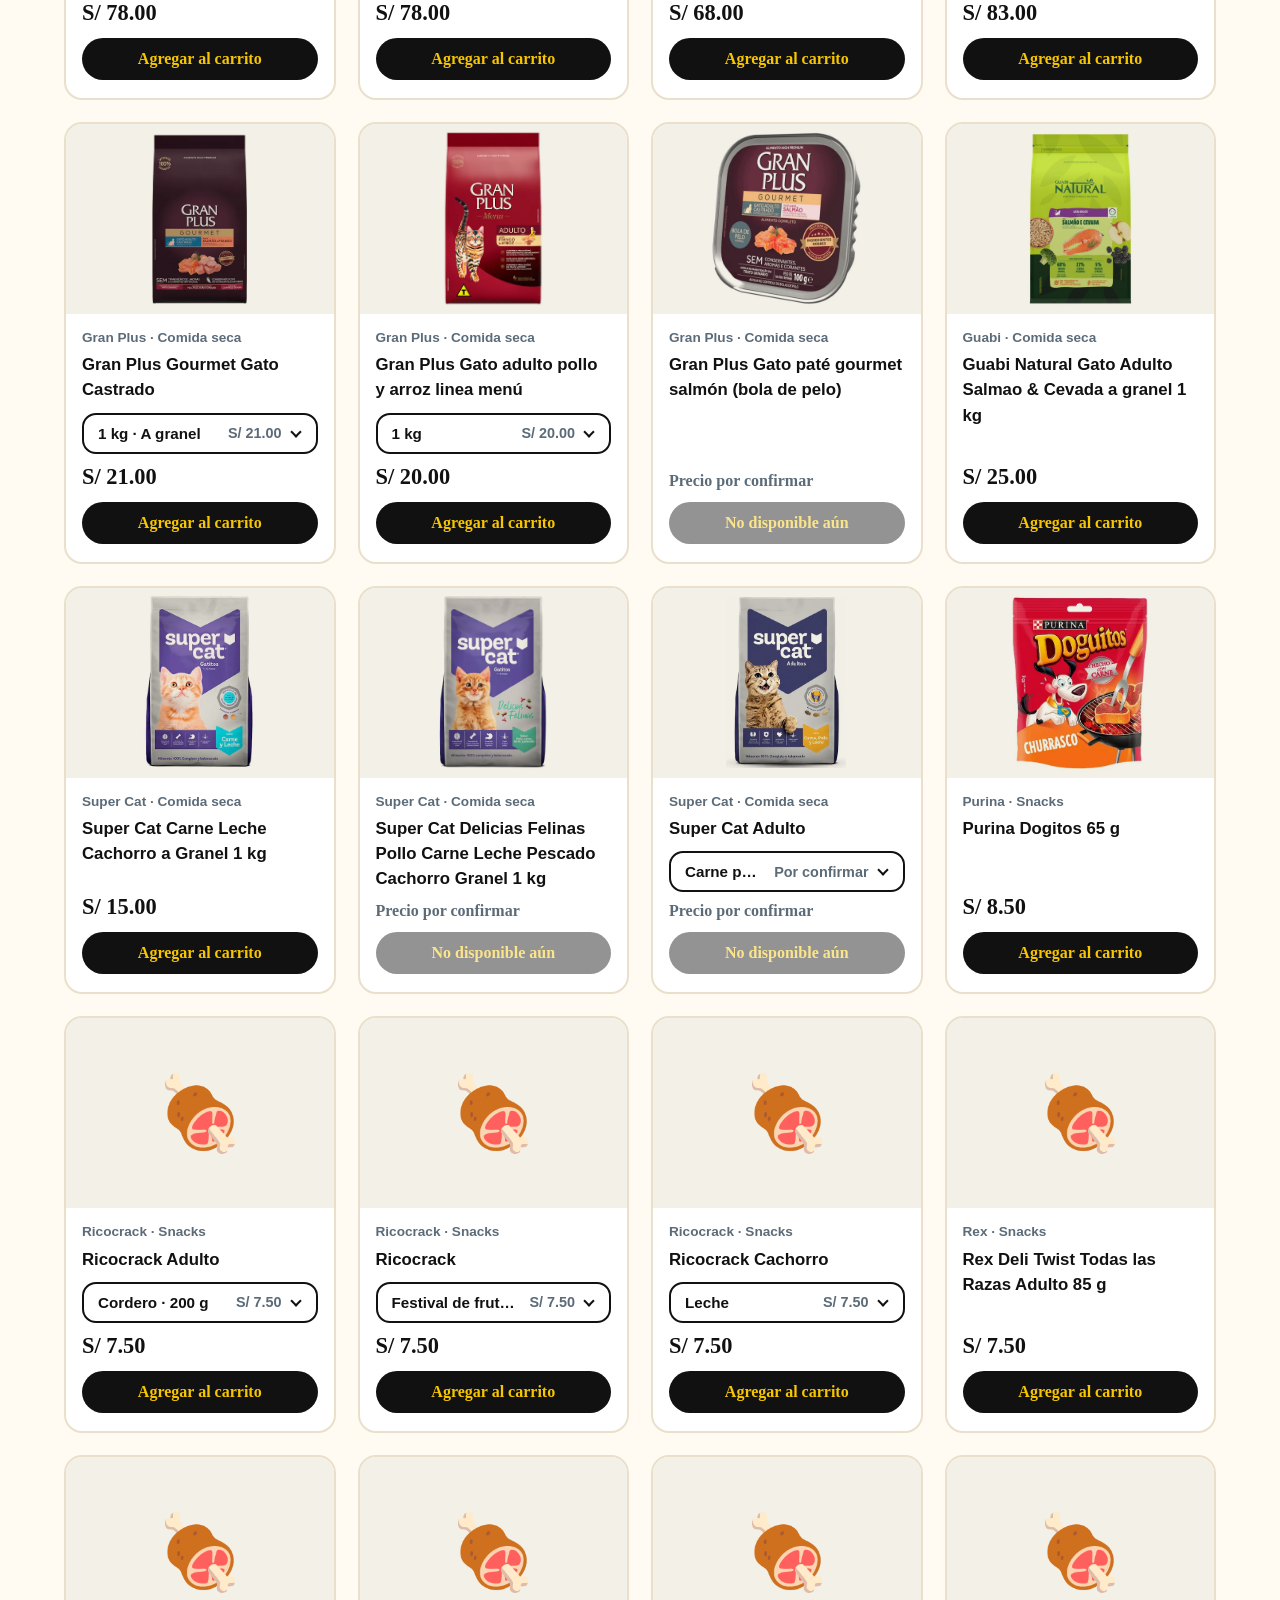
==== commit f28a6362: "80 juguetes nuevos" ====
--- a/index.html
+++ b/index.html
@@ -6,16 +6,14 @@
   <title>Estilo Pet | Tienda para mascotas</title>
   <link rel="preconnect" href="https://fonts.googleapis.com">
   <link href="https://fonts.googleapis.com/css2?family=Baloo+2:wght@600;800&family=Nunito:wght@400;600;700&display=swap" rel="stylesheet">
-  <!-- Tema del formulario de Izipay (si tu guía de Izipay indica otro tema, cambia estas dos líneas) -->
-  <link rel="stylesheet" href="https://static.micuentaweb.pe/static/js/krypton-client/V4.0/ext/neon-reset.css">
-  <script src="https://static.micuentaweb.pe/static/js/krypton-client/V4.0/ext/neon.js"></script>
   <link rel="stylesheet" href="css/styles.css">
+  <link rel="stylesheet" href="css/carrito.css">
 </head>
 <body class="navidad">
   <header class="top">
     <a class="logo" href="#"><img src="img/logo.png" alt="Estilo Pet"></a>
     <input id="buscar" type="search" placeholder="Buscar alimento, juguetes, camas…" aria-label="Buscar productos">
-    <button id="abrirCarrito" class="btn-carrito">Carrito <span id="contador">0</span></button>
+    <a id="abrirCarrito" class="btn-carrito" href="carrito.html">Carrito <span id="contador">0</span></a>
   </header>
 
   <section class="hero">
@@ -45,24 +43,19 @@
   <main id="catalogo">
     <p id="filtroTipo" class="filtro-tipo" hidden>Mostrando: <strong id="tipoNombre"></strong><button id="quitarTipo">Quitar filtro</button></p>
     <nav id="secciones" class="chips" aria-label="Secciones"></nav>
+    <div class="fila-mascota"><span>Mascota</span><nav id="mascotas" class="chips chips-sm" aria-label="Mascota"></nav></div>
+    <div id="filaCategorias" class="fila-mascota" hidden><span>Tipo</span><nav id="categorias" class="chips chips-sm" aria-label="Tipo de producto"></nav></div>
     <div class="marca-filtro">
       <label for="marcaBuscar">Marca</label>
-      <input id="marcaBuscar" list="marcasLista" placeholder="Todas · escribe o elige una marca" autocomplete="off">
-      <datalist id="marcasLista"></datalist>
+      <div class="mf-caja">
+        <input id="marcaBuscar" role="combobox" aria-autocomplete="list" aria-expanded="false" aria-controls="marcaLista" placeholder="Todas · escribe o elige una marca" autocomplete="off">
+        <ul id="marcaLista" class="mf-lista" role="listbox" aria-label="Marcas" hidden></ul>
+      </div>
       <button id="quitarMarca" hidden>Quitar</button>
     </div>
     <div id="grilla" class="grilla"></div>
     <p id="vacio" class="vacio" hidden>No encontramos productos con ese filtro. Prueba otra sección o marca.</p>
   </main>
-
-  <aside id="panel" class="panel" aria-label="Carrito" hidden>
-    <div class="panel-cab"><h2>Tu carrito</h2><button id="cerrarCarrito" aria-label="Cerrar">✕</button></div>
-    <ul id="items"></ul>
-    <div class="panel-pie">
-      <p>Total: <strong id="total">S/ 0.00</strong></p>
-      <button id="pagar" class="btn">Pagar ahora</button>
-    </div>
-  </aside>
 
   <div id="detalle" class="detalle" hidden>
     <div class="detalle-caja" role="dialog" aria-modal="true" aria-labelledby="detTitulo">
@@ -138,40 +131,6 @@
     </div>
   </div>
 
-  <div id="pago" class="detalle" hidden>
-    <div class="detalle-caja" role="dialog" aria-modal="true" aria-labelledby="pgTitulo">
-      <button id="cerrarPago" class="detalle-x" type="button" aria-label="Cerrar">✕</button>
-      <h2 id="pgTitulo">Finalizar compra</h2>
-      <p class="rc-sub">Total a pagar: <strong id="pgTotal"></strong></p>
-      <form id="pagoForm" class="rec-form" autocomplete="on">
-        <fieldset><legend>Tus datos</legend>
-          <label>Nombres y apellidos *<input id="pgNombre" name="nombre" required minlength="3" maxlength="60" autocomplete="name"></label>
-          <div class="rec-grid">
-            <label>Correo electrónico *<input name="email" type="email" required maxlength="80" autocomplete="email"></label>
-            <label>Celular *<input name="tel" type="tel" required maxlength="20" inputmode="tel" autocomplete="tel"></label>
-          </div>
-          <label>Dirección de entrega *<input name="direccion" required maxlength="150" placeholder="Calle, número, distrito (o escribe: Recojo en tienda)"></label>
-        </fieldset>
-        <p id="pgError" class="pg-error" role="alert" hidden></p>
-        <button class="btn" type="submit">Continuar al pago</button>
-        <p class="rc-nota">Pagas con tarjeta en un formulario seguro de Izipay. Usamos tus datos solo para tu pedido.</p>
-      </form>
-      <div id="pagoTarjeta" hidden>
-        <div id="kr-contenedor"></div>
-        <p id="pgError2" class="pg-error" role="alert" hidden></p>
-      </div>
-      <div id="pagoOk" hidden>
-        <h3>✅ ¡Pago recibido!</h3>
-        <p>Tu número de pedido es <strong id="pgPedido"></strong>. Guárdalo por si necesitas ayuda.</p>
-        <p>Envíanos el detalle por WhatsApp para preparar tu pedido:</p>
-        <div class="rc-acciones">
-          <a id="pgWa" class="btn" href="#" target="_blank" rel="noopener">Enviar mi pedido por WhatsApp</a>
-          <button id="pgCerrar2" class="btn btn-sec" type="button">Seguir comprando</button>
-        </div>
-      </div>
-    </div>
-  </div>
-
   <footer>
     <p class="pie-dir"><a href="https://www.google.com/maps/search/?api=1&query=Av%20Elmer%20Faucett%20182%20San%20Miguel%20Lima%20Peru" target="_blank" rel="noopener">📍 Av. Elmer Faucett 182, Tda. A1 · San Miguel</a></p>
     <p><a class="pie-wa" href="https://wa.me/51937678433?text=Hola%2C%20quisiera%20informaci%C3%B3n%20sobre%20sus%20productos." target="_blank" rel="noopener">WhatsApp: 937 678 433</a></p>
--- a/css/styles.css
+++ b/css/styles.css
@@ -120,9 +120,9 @@
 /* ---- Filtro de marca y selector de presentación ---- */
 .marca-filtro{display:flex;align-items:center;gap:10px;flex-wrap:wrap;margin-bottom:28px}
 .marca-filtro label{font-weight:800}
-.marca-filtro input{flex:1;min-width:240px;max-width:420px;padding:10px 18px;border:2px solid var(--tinta);border-radius:99px;font:inherit;background:#fff}
+.marca-filtro input{width:100%;padding:10px 42px 10px 18px;border:2px solid var(--tinta);border-radius:99px;font:inherit;background:#fff}
 .marca-filtro button{border:1px solid var(--gris);background:none;border-radius:99px;padding:6px 14px;font:inherit;cursor:pointer}
-.card select{width:100%;padding:9px 12px;margin:6px 0;border:2px solid var(--tinta);border-radius:12px;font:700 .95rem 'Nunito',sans-serif;background:#fff;color:var(--tinta)}
+/* (el selector de presentaciones ahora es la lista .dd; el select original queda oculto) */
 .card .compra{margin-top:auto;display:flex;flex-direction:column;gap:4px}
 .card .compra .precio{margin-top:0}
 
@@ -253,3 +253,107 @@
 .pg-error{color:#b3261e;font-weight:700;font-size:.92rem}
 #pagoOk h3{font:800 1.4rem 'Baloo 2',sans-serif;margin-bottom:6px}
 #pagoOk p{margin-bottom:10px}
+
+/* ---- Filtro de mascota y foto de respaldo ---- */
+.fila-mascota{display:flex;align-items:center;gap:10px;flex-wrap:wrap;margin:-4px 0 16px}
+.fila-mascota>span{font-weight:800;font-size:.9rem;color:var(--gris)}
+.fila-mascota .chips{margin:0}
+.card .foto .emo,.det-foto .emo{font-size:4.5rem;line-height:1}
+.det-foto .emo{font-size:9rem}
+.card .foto .emo[hidden],.det-foto .emo[hidden],.card .foto img[hidden],.det-foto img[hidden]{display:none}
+
+/* ---- Listas desplegables ---- */
+.card .dd{margin:6px 0}
+.dd-btn{width:100%;display:flex;align-items:center;gap:10px;padding:10px 14px;border:2px solid var(--tinta);border-radius:14px;background:#fff;color:var(--tinta);font:700 .95rem 'Nunito',sans-serif;text-align:left;cursor:pointer;transition:box-shadow .15s}
+.dd-btn:hover{box-shadow:0 0 0 3px rgba(247,198,0,.35)}
+.dd-btn[aria-expanded="true"]{box-shadow:0 0 0 3px rgba(247,198,0,.6)}
+.dd-txt{flex:1;min-width:0;overflow:hidden;text-overflow:ellipsis;white-space:nowrap}
+.dd-precio{font-weight:800;color:var(--gris);font-size:.9rem;white-space:nowrap}
+.dd-flecha{flex:none;width:8px;height:8px;margin:-3px 2px 0 0;border-right:2.5px solid var(--tinta);border-bottom:2.5px solid var(--tinta);transform:rotate(45deg);transition:transform .15s}
+.dd-btn[aria-expanded="true"] .dd-flecha{transform:rotate(225deg);margin-top:3px}
+.dd-lista,.mf-lista{margin:0;padding:6px;list-style:none;background:#fff;border:2px solid var(--tinta);border-radius:16px;box-shadow:0 14px 34px rgba(0,0,0,.22);overflow:auto;animation:dd-entra .12s ease-out}
+.dd-lista{position:fixed;z-index:30}
+.dd-lista[hidden],.mf-lista[hidden]{display:none}
+.dd-op,.mf-op{display:flex;align-items:center;gap:10px;padding:10px 12px;border-radius:10px;cursor:pointer;font:700 .95rem 'Nunito',sans-serif;outline:none}
+.dd-op:hover,.dd-op:focus,.mf-op:hover,.mf-op.act{background:var(--menta)}
+.dd-op:focus-visible{box-shadow:inset 0 0 0 2px var(--tinta)}
+.dd-ck{flex:none;position:relative;width:18px;height:18px;border-radius:50%;border:2px solid #cfcfcf}
+.dd-op.sel .dd-ck{background:var(--tinta);border-color:var(--tinta)}
+.dd-op.sel .dd-ck::after{content:"";position:absolute;left:4px;top:1px;width:4px;height:8px;border:solid #fff;border-width:0 2px 2px 0;transform:rotate(45deg)}
+.dd-et{flex:1}
+.dd-pr{font-weight:800;white-space:nowrap}
+.dd-op.sin .dd-pr{color:var(--gris);font-weight:600;font-size:.85rem}
+.mf-caja{position:relative;flex:1;min-width:240px;max-width:420px}
+.mf-caja::after{content:"";position:absolute;right:20px;top:50%;width:8px;height:8px;margin-top:-6px;border-right:2.5px solid var(--tinta);border-bottom:2.5px solid var(--tinta);transform:rotate(45deg);pointer-events:none}
+.mf-lista{position:absolute;left:0;right:0;top:calc(100% + 8px);z-index:8;max-height:320px}
+.mf-op{justify-content:space-between}
+.mf-op small{color:var(--gris);font-weight:600;font-size:.8rem;white-space:nowrap}
+.mf-op mark{background:none;color:inherit;border-bottom:3px solid var(--maiz)}
+.mf-vacio{padding:12px;color:var(--gris);font-weight:600}
+@keyframes dd-entra{from{opacity:0;transform:translateY(-4px)}to{opacity:1;transform:none}}
+@media(prefers-reduced-motion:reduce){.dd-lista,.mf-lista{animation:none}}
+
+/* ---- Carrito ---- */
+.panel-fondo{position:fixed;inset:0;z-index:9;background:rgba(18,18,18,.5)}
+.panel-fondo[hidden]{display:none}
+.panel{padding:0;width:min(420px,100%)}
+.panel:not([hidden]){animation:panel-entra .2s ease-out}
+@keyframes panel-entra{from{transform:translateX(28px);opacity:.4}to{transform:none;opacity:1}}
+.panel-cab{padding:18px 20px;border-bottom:1px solid #eee}
+.panel-cab h2{font-size:1.4rem}
+.panel-cuenta{font:600 .9rem 'Nunito',sans-serif;color:var(--gris);margin-left:4px}
+.panel-cab button{width:38px;height:38px;border-radius:50%;background:var(--foto-bg);font-size:1.1rem;line-height:1}
+#items{margin:0;padding:4px 20px;list-style:none;flex:1;overflow:auto}
+#items[hidden]{display:none}
+#items li.item{display:grid;grid-template-columns:70px minmax(0,1fr) auto;gap:12px;align-items:start;padding:14px 0;border-bottom:1px solid #f0ece2}
+.cart-foto{position:relative;width:70px;height:70px;border-radius:14px;background:var(--foto-bg);overflow:hidden;display:grid;place-items:center}
+.cart-foto img{position:absolute;inset:5px;width:calc(100% - 10px);height:calc(100% - 10px);object-fit:contain;mix-blend-mode:multiply}
+.cart-foto .emo{font-size:2rem;line-height:1}
+.cart-foto .emo[hidden],.cart-foto img[hidden],.ext-foto .emo[hidden],.ext-foto img[hidden]{display:none}
+.item-cuerpo{display:flex;flex-direction:column;gap:3px;min-width:0}
+.item-nombre{font-weight:700;line-height:1.25;font-size:.95rem}
+.item-meta{color:var(--gris)}
+.item-fila{display:flex;align-items:center;justify-content:space-between;gap:10px;margin-top:6px}
+#items .cant{display:inline-flex;align-items:center;gap:2px;background:var(--foto-bg);border-radius:99px;padding:3px}
+#items .cant b{min-width:26px;text-align:center}
+#items .cant button{width:28px;height:28px;border-radius:50%;border:0;background:#fff;font-size:1rem;cursor:pointer;box-shadow:0 1px 3px rgba(0,0,0,.12)}
+#items .cant button:hover{background:var(--maiz)}
+.item-sub{font:800 1.05rem 'Baloo 2',sans-serif}
+.item-quitar{width:34px;height:34px;border:0;border-radius:50%;background:none;color:#8a8a8a;cursor:pointer;display:grid;place-items:center}
+.item-quitar svg{width:19px;height:19px}
+.item-quitar:hover{background:#fde8e8;color:#c62828}
+.carrito-vacio{flex:1;display:flex;flex-direction:column;align-items:center;justify-content:center;gap:6px;padding:30px;text-align:center}
+.carrito-vacio[hidden]{display:none}
+.cv-ico{font-size:3.6rem;line-height:1;margin-bottom:6px}
+.carrito-vacio h3{font:800 1.3rem 'Baloo 2',sans-serif}
+.carrito-vacio p{color:var(--gris);margin-bottom:10px}
+.panel-pie{padding:16px 20px 20px;border-top:1px solid #eee;box-shadow:0 -10px 24px rgba(0,0,0,.05);background:#fff}
+.panel-pie[hidden]{display:none}
+.panel-pie .pie-total{display:flex;justify-content:space-between;align-items:baseline;margin-bottom:12px;font-size:1.05rem}
+.panel-pie .pie-total strong{font:800 1.7rem 'Baloo 2',sans-serif}
+.btn-link{display:block;width:100%;margin-top:10px;background:none;border:0;color:var(--gris);font:700 .95rem 'Nunito',sans-serif;text-decoration:underline;cursor:pointer}
+.btn-carrito span.pulso{animation:pulso .45s ease-out}
+@keyframes pulso{0%{transform:scale(1)}40%{transform:scale(1.5);background:var(--maiz);color:var(--tinta)}100%{transform:scale(1)}}
+
+/* ---- Artículos adicionales antes de pagar ---- */
+#pagoExtras[hidden]{display:none}
+.ext-titulo{font:800 1.35rem 'Baloo 2',sans-serif;line-height:1.2;margin-bottom:2px}
+.ext-sub{color:var(--gris);margin-bottom:12px}
+.extras-lista{display:grid;gap:10px;margin-bottom:16px}
+.ext-item{display:grid;grid-template-columns:72px minmax(0,1fr) auto;gap:12px;align-items:center;padding:10px;border:2px solid var(--borde-card);border-radius:16px;background:#fff}
+.ext-foto{position:relative;width:72px;height:72px;border-radius:12px;background:var(--foto-bg);overflow:hidden;display:grid;place-items:center}
+.ext-foto img{position:absolute;inset:5px;width:calc(100% - 10px);height:calc(100% - 10px);object-fit:contain;mix-blend-mode:multiply}
+.ext-foto .emo{font-size:2.1rem;line-height:1}
+.ext-info{display:flex;flex-direction:column;gap:2px;min-width:0}
+.ext-nombre{font-weight:700;line-height:1.25;font-size:.95rem}
+.ext-meta{color:var(--gris)}
+.ext-precio{font:800 1.1rem 'Baloo 2',sans-serif}
+.ext-btn{border:2px solid var(--tinta);background:#fff;color:var(--tinta);border-radius:99px;padding:8px 16px;font:800 .9rem 'Nunito',sans-serif;cursor:pointer;white-space:nowrap}
+.ext-btn:hover{background:var(--menta)}
+.ext-btn.on{background:var(--tinta);color:var(--maiz)}
+@media(max-width:480px){.ext-item{grid-template-columns:60px minmax(0,1fr)}.ext-foto{width:60px;height:60px}.ext-btn{grid-column:1/-1;width:100%}}
+@media(prefers-reduced-motion:reduce){.panel:not([hidden]){animation:none}.btn-carrito span.pulso{animation:none}}
+.fila-mascota[hidden]{display:none}
+#filaCategorias:not([hidden]){display:flex;flex-wrap:nowrap;align-items:flex-start}
+#filaCategorias>span{padding-top:6px}
+#filaCategorias .chips{flex:1;min-width:0}
--- a/css/carrito.css
+++ b/css/carrito.css
@@ -0,0 +1,86 @@
+/* Página del carrito (carrito.html) + aviso "Agregado al carrito" de la tienda. Usa los colores de styles.css */
+a.btn-carrito{text-decoration:none;color:var(--tinta);display:inline-block}
+.cp-wrap{max-width:1100px;margin:0 auto;padding:26px 5vw 56px}
+.cp-titulo{font-size:2rem;line-height:1.1;margin-bottom:14px}
+.cp-titulo small{font:600 1rem 'Nunito',sans-serif;color:var(--gris);margin-left:6px}
+
+/* pasos */
+.cp-pasos{display:flex;gap:10px;list-style:none;padding:0;margin:0 0 20px;flex-wrap:wrap}
+.cp-pasos li{display:flex;align-items:center;gap:8px;padding:7px 16px 7px 8px;border:2px solid var(--borde-card);border-radius:99px;background:#fff;color:var(--gris);font-weight:700;font-size:.92rem}
+.cp-pasos li b{display:grid;place-items:center;width:24px;height:24px;border-radius:50%;background:var(--foto-bg);color:var(--tinta);font-size:.8rem}
+.cp-pasos li.on{background:var(--tinta);border-color:var(--tinta);color:var(--maiz)}
+.cp-pasos li.on b{background:var(--maiz);color:var(--tinta)}
+.cp-pasos li.hecho{color:var(--tinta);border-color:var(--tinta)}
+.cp-pasos li.hecho b{background:var(--tinta);color:var(--maiz)}
+
+/* estructura */
+.cp-grid{display:grid;grid-template-columns:minmax(0,1.7fr) minmax(280px,1fr);gap:22px;align-items:start}
+.cp-grid[hidden],.cp-vacio[hidden],.cp-ok[hidden]{display:none}
+.cp-main{display:grid;gap:18px;min-width:0}
+.cp-main>div[hidden]{display:none}
+.cp-card{background:#fff;border:2px solid var(--borde-card);border-radius:var(--radio);padding:20px}
+.cp-card h2{font-size:1.3rem;line-height:1.2;margin-bottom:2px}
+.cp-sub{color:var(--gris);margin-bottom:14px}
+.cp-resumen{position:sticky;top:84px;display:grid;gap:12px}
+.cp-acciones{display:flex;gap:10px;flex-wrap:wrap}
+.cp-centro{justify-content:center}
+
+/* productos */
+.cp-items{list-style:none;padding:0;margin:0;display:grid}
+.cp-item{display:grid;grid-template-columns:104px minmax(0,1fr) auto;gap:16px;align-items:center;padding:16px 0;border-bottom:1px solid #eee}
+.cp-item:first-child{padding-top:0}
+.cp-item:last-child{border-bottom:0;padding-bottom:0}
+.cart-foto.lt-foto{width:104px;height:104px;border-radius:16px}
+.cp-info{display:flex;flex-direction:column;gap:4px;min-width:0}
+.cp-marca{font-size:.78rem;font-weight:800;letter-spacing:.05em;text-transform:uppercase;color:var(--gris)}
+.cp-nombre{font:800 1.1rem/1.25 'Baloo 2',sans-serif}
+.cp-pres{align-self:flex-start;background:var(--menta);border-radius:99px;padding:2px 12px;font-size:.85rem;font-weight:700}
+.cp-unit{color:var(--gris);font-size:.9rem}
+.cp-cant{display:inline-flex;align-items:center;margin-top:6px;border:2px solid var(--tinta);border-radius:99px;overflow:hidden;align-self:flex-start}
+.cp-cant button{width:34px;height:32px;border:0;background:#fff;font-size:1.15rem;font-weight:800;cursor:pointer}
+.cp-cant button:hover{background:var(--menta)}
+.cp-cant b{min-width:34px;text-align:center}
+.cp-der{display:flex;flex-direction:column;align-items:flex-end;gap:10px}
+.cp-sub-item{font:800 1.25rem 'Baloo 2',sans-serif}
+.cp-quitar{display:inline-flex;align-items:center;gap:6px;border:0;background:none;color:#8a8a8a;font:700 .85rem 'Nunito',sans-serif;cursor:pointer;padding:6px 8px;border-radius:99px}
+.cp-quitar svg{width:17px;height:17px}
+.cp-quitar:hover{background:#fde8e8;color:#c62828}
+
+/* extras */
+.cp-extras{display:grid;grid-template-columns:1fr 1fr;gap:10px}
+
+/* resumen */
+.cp-mini{list-style:none;padding:0;margin:0;display:grid;gap:8px;max-height:260px;overflow:auto}
+.cp-mini[hidden]{display:none}
+.cp-mini li{display:flex;justify-content:space-between;gap:10px;font-size:.92rem}
+.cp-mini li span:first-child{min-width:0}
+.cp-mini li span:last-child{font-weight:800;white-space:nowrap}
+.cp-linea{display:flex;justify-content:space-between;color:var(--gris);padding-top:10px;border-top:1px solid #eee}
+.cp-total{display:flex;justify-content:space-between;align-items:baseline;font-size:1.05rem}
+.cp-total strong{font:800 1.9rem 'Baloo 2',sans-serif}
+.cp-resumen .btn{width:100%;text-align:center}
+.cp-resumen .btn[hidden]{display:none}
+.cp-resumen .btn-link{text-align:center}
+
+/* vacío / ok */
+.cp-vacio,.cp-ok{text-align:center;padding:48px 20px;max-width:560px;margin:10px auto;display:grid;gap:10px;justify-items:center}
+.cp-vacio-ico{font-size:3.2rem;line-height:1}
+
+/* aviso de agregado (tienda) */
+.toast{position:fixed;left:50%;bottom:22px;transform:translate(-50%,24px);opacity:0;pointer-events:none;z-index:60;display:flex;align-items:center;gap:14px;background:var(--tinta);color:#fff;padding:12px 18px;border-radius:99px;font-weight:700;box-shadow:0 10px 30px rgba(0,0,0,.3);transition:opacity .2s,transform .2s;white-space:nowrap}
+.toast.ver{opacity:1;transform:translate(-50%,0);pointer-events:auto}
+.toast a{color:var(--maiz);text-decoration:underline}
+
+@media(max-width:820px){
+  .cp-grid{grid-template-columns:1fr}
+  .cp-resumen{position:static}
+  .cp-extras{grid-template-columns:1fr}
+}
+@media(max-width:520px){
+  .cp-card{padding:16px}
+  .cp-item{grid-template-columns:84px minmax(0,1fr);gap:12px}
+  .cart-foto.lt-foto{width:84px;height:84px}
+  .cp-der{grid-column:1 / -1;flex-direction:row;justify-content:space-between;align-items:center}
+  .cp-titulo{font-size:1.6rem}
+  .toast{white-space:normal;width:calc(100% - 28px);justify-content:space-between;border-radius:18px}
+}
